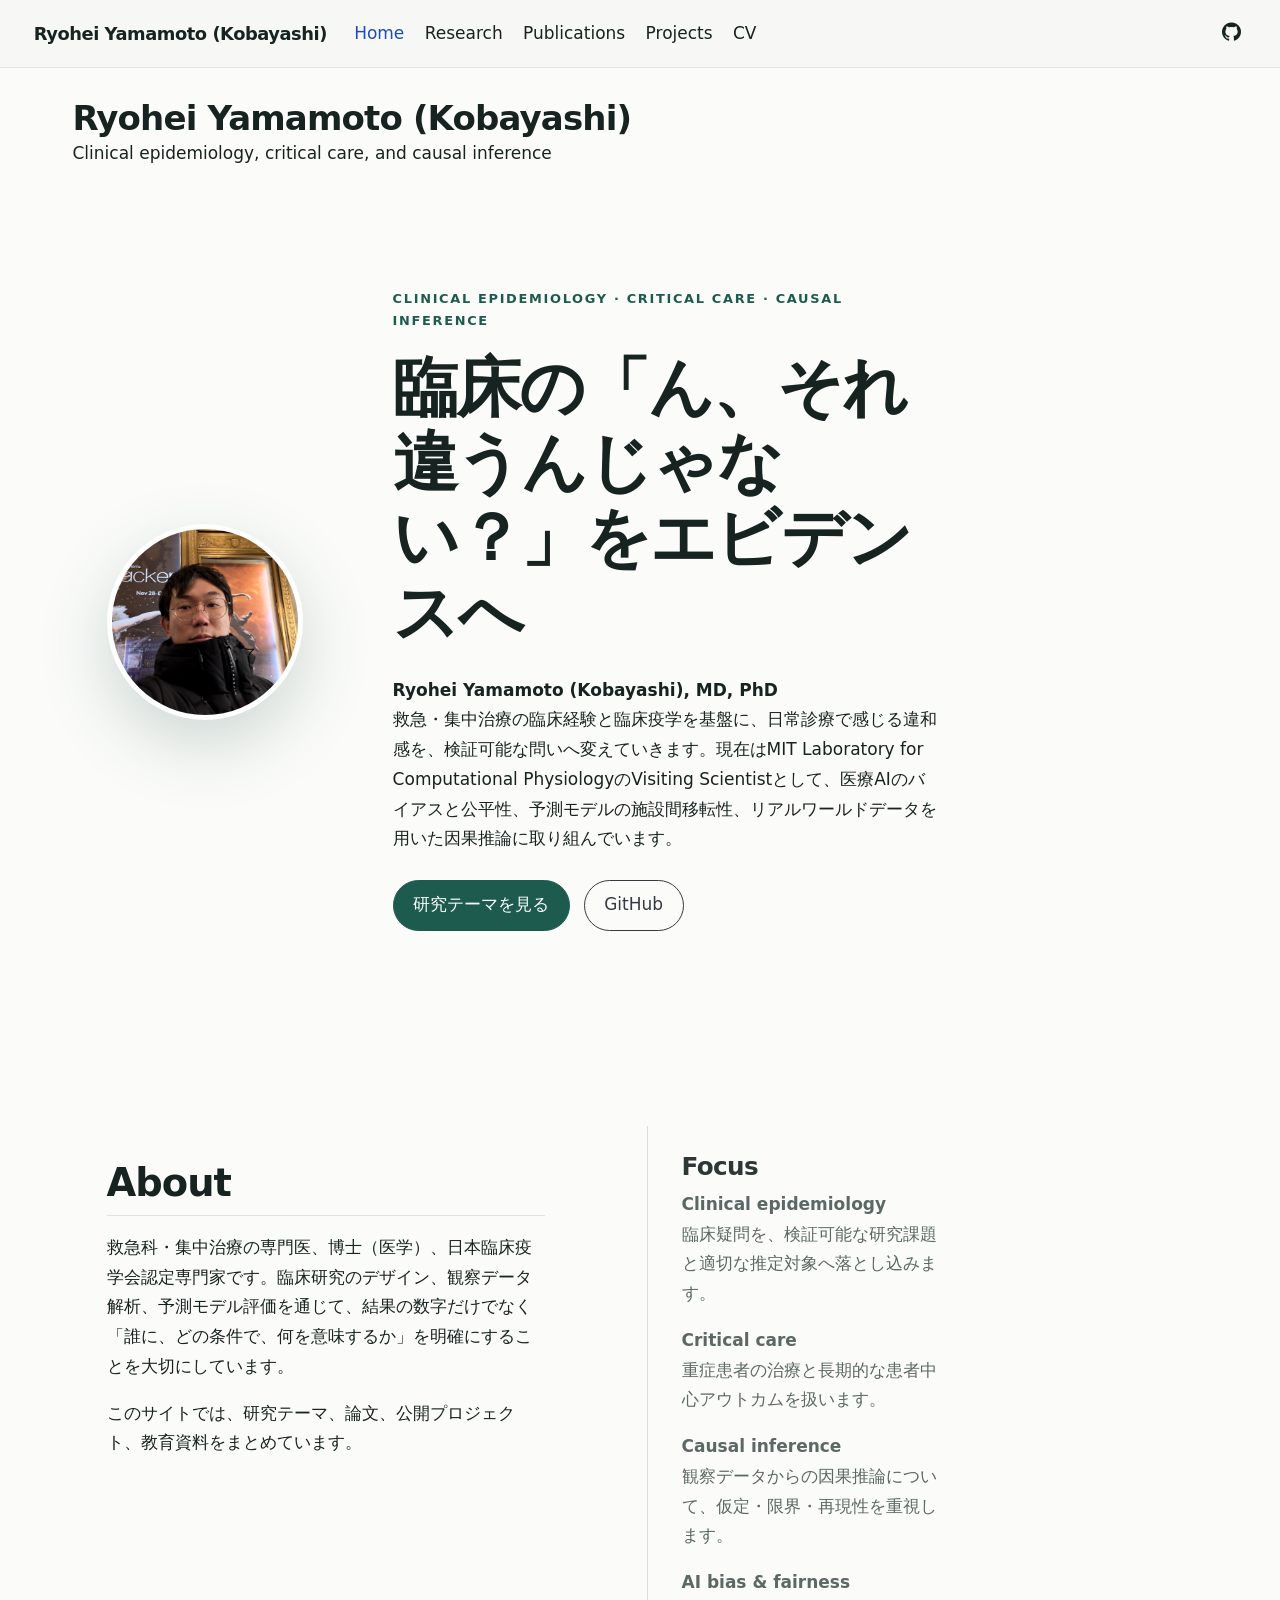
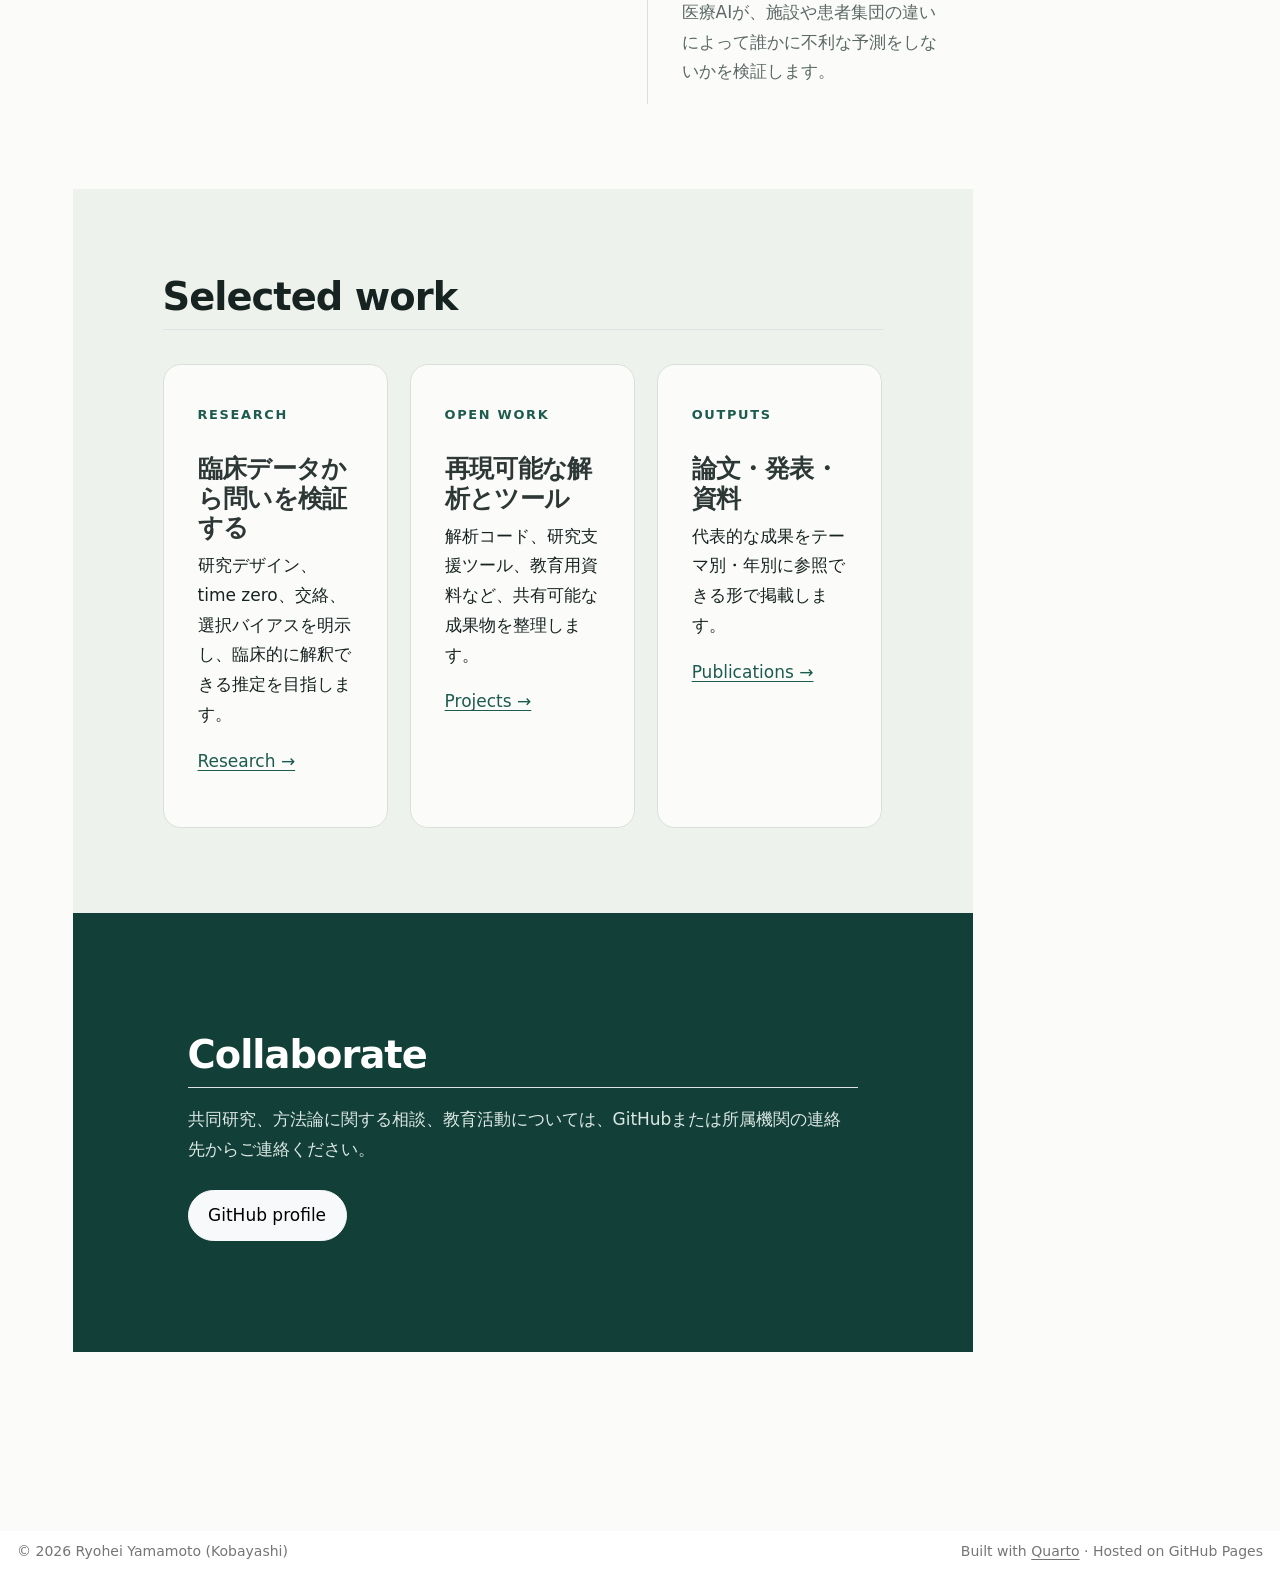
==== docs/index.html @ 124b16b2 "Publish sanitized academic website" ====
<!DOCTYPE html>
<html xmlns="http://www.w3.org/1999/xhtml" lang="ja" xml:lang="ja"><head>

<meta charset="utf-8">
<meta name="generator" content="quarto-1.8.25">

<meta name="viewport" content="width=device-width, initial-scale=1.0, user-scalable=yes">

<meta name="description" content="Clinical epidemiology, critical care, and causal inference">

<title>Ryohei Yamamoto (Kobayashi) | Clinical Epidemiology – Ryohei Yamamoto (Kobayashi)</title>
<style>
code{white-space: pre-wrap;}
span.smallcaps{font-variant: small-caps;}
div.columns{display: flex; gap: min(4vw, 1.5em);}
div.column{flex: auto; overflow-x: auto;}
div.hanging-indent{margin-left: 1.5em; text-indent: -1.5em;}
ul.task-list{list-style: none;}
ul.task-list li input[type="checkbox"] {
  width: 0.8em;
  margin: 0 0.8em 0.2em -1em; /* quarto-specific, see https://github.com/quarto-dev/quarto-cli/issues/4556 */ 
  vertical-align: middle;
}
</style>


<script src="site_libs/quarto-nav/quarto-nav.js"></script>
<script src="site_libs/clipboard/clipboard.min.js"></script>
<script src="site_libs/quarto-html/quarto.js" type="module"></script>
<script src="site_libs/quarto-html/tabsets/tabsets.js" type="module"></script>
<script src="site_libs/quarto-html/axe/axe-check.js" type="module"></script>
<script src="site_libs/quarto-html/popper.min.js"></script>
<script src="site_libs/quarto-html/tippy.umd.min.js"></script>
<script src="site_libs/quarto-html/anchor.min.js"></script>
<link href="site_libs/quarto-html/tippy.css" rel="stylesheet">
<link href="site_libs/quarto-html/quarto-syntax-highlighting-7b89279ff1a6dce999919e0e67d4d9ec.css" rel="stylesheet" id="quarto-text-highlighting-styles">
<script src="site_libs/bootstrap/bootstrap.min.js"></script>
<link href="site_libs/bootstrap/bootstrap-icons.css" rel="stylesheet">
<link href="site_libs/bootstrap/bootstrap-74d7029ec4652e640b5858516d55cd5c.min.css" rel="stylesheet" append-hash="true" id="quarto-bootstrap" data-mode="light">
<script id="quarto-search-options" type="application/json">{
  "language": {
    "search-no-results-text": "一致なし",
    "search-matching-documents-text": "一致した文書",
    "search-copy-link-title": "検索へのリンクをコピー",
    "search-hide-matches-text": "追加の検索結果を非表示",
    "search-more-match-text": "追加の検索結果",
    "search-more-matches-text": "追加の検索結果",
    "search-clear-button-title": "消去",
    "search-text-placeholder": "",
    "search-detached-cancel-button-title": "取消",
    "search-submit-button-title": "検索",
    "search-label": "サーチ"
  }
}</script>
<style>html{ scroll-behavior: smooth; }</style>


<link rel="stylesheet" href="styles.css">
<meta property="og:title" content="Ryohei Yamamoto (Kobayashi) | Clinical Epidemiology">
<meta property="og:description" content="Clinical epidemiology, critical care, and causal inference">
<meta property="og:image" content="https://ryohei-hey.github.io/assets/profile.jpeg">
<meta property="og:site_name" content="Ryohei Yamamoto (Kobayashi)">
</head>

<body class="nav-fixed quarto-light">

<div id="quarto-search-results"></div>
  <header id="quarto-header" class="headroom fixed-top">
    <nav class="navbar navbar-expand-lg " data-bs-theme="dark">
      <div class="navbar-container container-fluid">
      <div class="navbar-brand-container mx-auto">
    <a href="./index.html" class="navbar-brand navbar-brand-logo">
    </a>
    <a class="navbar-brand" href="./index.html">
    <span class="navbar-title">Ryohei Yamamoto (Kobayashi)</span>
    </a>
  </div>
          <button class="navbar-toggler" type="button" data-bs-toggle="collapse" data-bs-target="#navbarCollapse" aria-controls="navbarCollapse" role="menu" aria-expanded="false" aria-label="ナビゲーションを切り替える" onclick="if (window.quartoToggleHeadroom) { window.quartoToggleHeadroom(); }">
  <span class="navbar-toggler-icon"></span>
</button>
          <div class="collapse navbar-collapse" id="navbarCollapse">
            <ul class="navbar-nav navbar-nav-scroll me-auto">
  <li class="nav-item">
    <a class="nav-link active" href="./index.html" aria-current="page"> 
<span class="menu-text">Home</span></a>
  </li>  
  <li class="nav-item">
    <a class="nav-link" href="./research.html"> 
<span class="menu-text">Research</span></a>
  </li>  
  <li class="nav-item">
    <a class="nav-link" href="./publications.html"> 
<span class="menu-text">Publications</span></a>
  </li>  
  <li class="nav-item">
    <a class="nav-link" href="./projects.html"> 
<span class="menu-text">Projects</span></a>
  </li>  
  <li class="nav-item">
    <a class="nav-link" href="./cv.html"> 
<span class="menu-text">CV</span></a>
  </li>  
</ul>
            <ul class="navbar-nav navbar-nav-scroll ms-auto">
  <li class="nav-item compact">
    <a class="nav-link" href="https://github.com/ryohei-hey"> <i class="bi bi-github" role="img" aria-label="GitHub">
</i> 
<span class="menu-text"></span></a>
  </li>  
</ul>
          </div> <!-- /navcollapse -->
            <div class="quarto-navbar-tools">
</div>
      </div> <!-- /container-fluid -->
    </nav>
</header>
<!-- content -->
<div id="quarto-content" class="quarto-container page-columns page-rows-contents page-layout-full page-navbar">
<!-- sidebar -->
<!-- margin-sidebar -->
    
<!-- main -->
<main class="content column-page" id="quarto-document-content">

<header id="title-block-header" class="quarto-title-block default">
<div class="quarto-title">
<h1 class="title">Ryohei Yamamoto (Kobayashi)</h1>
</div>

<div>
  <div class="description">
    Clinical epidemiology, critical care, and causal inference
  </div>
</div>


<div class="quarto-title-meta column-page">

    
  
    
  </div>
  


</header>


<div class="hero">
<div class="hero-photo">
<div class="quarto-figure quarto-figure-center">
<figure class="figure">
<p><img src="assets/profile.jpeg" class="profile-photo img-fluid figure-img"></p>
<figcaption>Ryohei Yamamoto (Kobayashi)</figcaption>
</figure>
</div>
</div>
<div class="hero-copy">
<p class="eyebrow">
CLINICAL EPIDEMIOLOGY · CRITICAL CARE · CAUSAL INFERENCE
</p>
<section id="臨床のんそれ違うんじゃないをエビデンスへ" class="level1">
<h1>臨床の「ん、それ違うんじゃない？」をエビデンスへ</h1>
<p><strong>Ryohei Yamamoto (Kobayashi), MD, PhD</strong><br> 救急・集中治療の臨床経験と臨床疫学を基盤に、日常診療で感じる違和感を、検証可能な問いへ変えていきます。現在はMIT Laboratory for Computational PhysiologyのVisiting Scientistとして、医療AIのバイアスと公平性、予測モデルの施設間移転性、リアルワールドデータを用いた因果推論に取り組んでいます。</p>
<p><a href="./research.html" class="btn btn-primary">研究テーマを見る</a> <a href="https://github.com/ryohei-hey" class="btn btn-outline-dark">GitHub</a></p>
</section>
</div>
</div>
<div class="home-grid">
<section id="about" class="level2 home-intro">
<h2 class="anchored" data-anchor-id="about">About</h2>
<p>救急科・集中治療の専門医、博士（医学）、日本臨床疫学会認定専門家です。臨床研究のデザイン、観察データ解析、予測モデル評価を通じて、結果の数字だけでなく「誰に、どの条件で、何を意味するか」を明確にすることを大切にしています。</p>
<p>このサイトでは、研究テーマ、論文、公開プロジェクト、教育資料をまとめています。</p>
</section>
<section id="focus" class="level3 principles">
<h3 class="anchored" data-anchor-id="focus">Focus</h3>
<p><strong>Clinical epidemiology</strong><br>
臨床疑問を、検証可能な研究課題と適切な推定対象へ落とし込みます。</p>
<p><strong>Critical care</strong><br>
重症患者の治療と長期的な患者中心アウトカムを扱います。</p>
<p><strong>Causal inference</strong><br>
観察データからの因果推論について、仮定・限界・再現性を重視します。</p>
<p><strong>AI bias &amp; fairness</strong><br> 医療AIが、施設や患者集団の違いによって誰かに不利な予測をしないかを検証します。</p>
</section>
</div>
<section id="selected-work" class="level2 section-band">
<h2 class="anchored" data-anchor-id="selected-work">Selected work</h2>
<div class="cards">
<div class="work-card">
<p><span class="card-kicker">RESEARCH</span></p>
<section id="臨床データから問いを検証する" class="level3">
<h3 class="anchored" data-anchor-id="臨床データから問いを検証する">臨床データから問いを検証する</h3>
<p>研究デザイン、time zero、交絡、選択バイアスを明示し、臨床的に解釈できる推定を目指します。</p>
<p><a href="./research.html">Research →</a></p>
</section>
</div>
<div class="work-card">
<p><span class="card-kicker">OPEN WORK</span></p>
<section id="再現可能な解析とツール" class="level3">
<h3 class="anchored" data-anchor-id="再現可能な解析とツール">再現可能な解析とツール</h3>
<p>解析コード、研究支援ツール、教育用資料など、共有可能な成果物を整理します。</p>
<p><a href="./projects.html">Projects →</a></p>
</section>
</div>
<div class="work-card">
<p><span class="card-kicker">OUTPUTS</span></p>
<section id="論文発表資料" class="level3">
<h3 class="anchored" data-anchor-id="論文発表資料">論文・発表・資料</h3>
<p>代表的な成果をテーマ別・年別に参照できる形で掲載します。</p>
<p><a href="./publications.html">Publications →</a></p>
</section>
</div>
</div>
</section>
<section id="collaborate" class="level2 contact-strip">
<h2 class="anchored" data-anchor-id="collaborate">Collaborate</h2>
<p>共同研究、方法論に関する相談、教育活動については、GitHubまたは所属機関の連絡先からご連絡ください。</p>
<p><a href="https://github.com/ryohei-hey" class="btn btn-light">GitHub profile</a></p>
</section>



</main> <!-- /main -->
<script id="quarto-html-after-body" type="application/javascript">
  window.document.addEventListener("DOMContentLoaded", function (event) {
    const icon = "";
    const anchorJS = new window.AnchorJS();
    anchorJS.options = {
      placement: 'right',
      icon: icon
    };
    anchorJS.add('.anchored');
    const isCodeAnnotation = (el) => {
      for (const clz of el.classList) {
        if (clz.startsWith('code-annotation-')) {                     
          return true;
        }
      }
      return false;
    }
    const onCopySuccess = function(e) {
      // button target
      const button = e.trigger;
      // don't keep focus
      button.blur();
      // flash "checked"
      button.classList.add('code-copy-button-checked');
      var currentTitle = button.getAttribute("title");
      button.setAttribute("title", "コピーしました");
      let tooltip;
      if (window.bootstrap) {
        button.setAttribute("data-bs-toggle", "tooltip");
        button.setAttribute("data-bs-placement", "left");
        button.setAttribute("data-bs-title", "コピーしました");
        tooltip = new bootstrap.Tooltip(button, 
          { trigger: "manual", 
            customClass: "code-copy-button-tooltip",
            offset: [0, -8]});
        tooltip.show();    
      }
      setTimeout(function() {
        if (tooltip) {
          tooltip.hide();
          button.removeAttribute("data-bs-title");
          button.removeAttribute("data-bs-toggle");
          button.removeAttribute("data-bs-placement");
        }
        button.setAttribute("title", currentTitle);
        button.classList.remove('code-copy-button-checked');
      }, 1000);
      // clear code selection
      e.clearSelection();
    }
    const getTextToCopy = function(trigger) {
      const outerScaffold = trigger.parentElement.cloneNode(true);
      const codeEl = outerScaffold.querySelector('code');
      for (const childEl of codeEl.children) {
        if (isCodeAnnotation(childEl)) {
          childEl.remove();
        }
      }
      return codeEl.innerText;
    }
    const clipboard = new window.ClipboardJS('.code-copy-button:not([data-in-quarto-modal])', {
      text: getTextToCopy
    });
    clipboard.on('success', onCopySuccess);
    if (window.document.getElementById('quarto-embedded-source-code-modal')) {
      const clipboardModal = new window.ClipboardJS('.code-copy-button[data-in-quarto-modal]', {
        text: getTextToCopy,
        container: window.document.getElementById('quarto-embedded-source-code-modal')
      });
      clipboardModal.on('success', onCopySuccess);
    }
      var localhostRegex = new RegExp(/^(?:http|https):\/\/localhost\:?[0-9]*\//);
      var mailtoRegex = new RegExp(/^mailto:/);
        var filterRegex = new RegExp("https:\/\/ryohei-hey\.github\.io");
      var isInternal = (href) => {
          return filterRegex.test(href) || localhostRegex.test(href) || mailtoRegex.test(href);
      }
      // Inspect non-navigation links and adorn them if external
     var links = window.document.querySelectorAll('a[href]:not(.nav-link):not(.navbar-brand):not(.toc-action):not(.sidebar-link):not(.sidebar-item-toggle):not(.pagination-link):not(.no-external):not([aria-hidden]):not(.dropdown-item):not(.quarto-navigation-tool):not(.about-link)');
      for (var i=0; i<links.length; i++) {
        const link = links[i];
        if (!isInternal(link.href)) {
          // undo the damage that might have been done by quarto-nav.js in the case of
          // links that we want to consider external
          if (link.dataset.originalHref !== undefined) {
            link.href = link.dataset.originalHref;
          }
            // target, if specified
            link.setAttribute("target", "_blank");
            if (link.getAttribute("rel") === null) {
              link.setAttribute("rel", "noopener");
            }
        }
      }
    function tippyHover(el, contentFn, onTriggerFn, onUntriggerFn) {
      const config = {
        allowHTML: true,
        maxWidth: 500,
        delay: 100,
        arrow: false,
        appendTo: function(el) {
            return el.parentElement;
        },
        interactive: true,
        interactiveBorder: 10,
        theme: 'quarto',
        placement: 'bottom-start',
      };
      if (contentFn) {
        config.content = contentFn;
      }
      if (onTriggerFn) {
        config.onTrigger = onTriggerFn;
      }
      if (onUntriggerFn) {
        config.onUntrigger = onUntriggerFn;
      }
      window.tippy(el, config); 
    }
    const noterefs = window.document.querySelectorAll('a[role="doc-noteref"]');
    for (var i=0; i<noterefs.length; i++) {
      const ref = noterefs[i];
      tippyHover(ref, function() {
        // use id or data attribute instead here
        let href = ref.getAttribute('data-footnote-href') || ref.getAttribute('href');
        try { href = new URL(href).hash; } catch {}
        const id = href.replace(/^#\/?/, "");
        const note = window.document.getElementById(id);
        if (note) {
          return note.innerHTML;
        } else {
          return "";
        }
      });
    }
    const xrefs = window.document.querySelectorAll('a.quarto-xref');
    const processXRef = (id, note) => {
      // Strip column container classes
      const stripColumnClz = (el) => {
        el.classList.remove("page-full", "page-columns");
        if (el.children) {
          for (const child of el.children) {
            stripColumnClz(child);
          }
        }
      }
      stripColumnClz(note)
      if (id === null || id.startsWith('sec-')) {
        // Special case sections, only their first couple elements
        const container = document.createElement("div");
        if (note.children && note.children.length > 2) {
          container.appendChild(note.children[0].cloneNode(true));
          for (let i = 1; i < note.children.length; i++) {
            const child = note.children[i];
            if (child.tagName === "P" && child.innerText === "") {
              continue;
            } else {
              container.appendChild(child.cloneNode(true));
              break;
            }
          }
          if (window.Quarto?.typesetMath) {
            window.Quarto.typesetMath(container);
          }
          return container.innerHTML
        } else {
          if (window.Quarto?.typesetMath) {
            window.Quarto.typesetMath(note);
          }
          return note.innerHTML;
        }
      } else {
        // Remove any anchor links if they are present
        const anchorLink = note.querySelector('a.anchorjs-link');
        if (anchorLink) {
          anchorLink.remove();
        }
        if (window.Quarto?.typesetMath) {
          window.Quarto.typesetMath(note);
        }
        if (note.classList.contains("callout")) {
          return note.outerHTML;
        } else {
          return note.innerHTML;
        }
      }
    }
    for (var i=0; i<xrefs.length; i++) {
      const xref = xrefs[i];
      tippyHover(xref, undefined, function(instance) {
        instance.disable();
        let url = xref.getAttribute('href');
        let hash = undefined; 
        if (url.startsWith('#')) {
          hash = url;
        } else {
          try { hash = new URL(url).hash; } catch {}
        }
        if (hash) {
          const id = hash.replace(/^#\/?/, "");
          const note = window.document.getElementById(id);
          if (note !== null) {
            try {
              const html = processXRef(id, note.cloneNode(true));
              instance.setContent(html);
            } finally {
              instance.enable();
              instance.show();
            }
          } else {
            // See if we can fetch this
            fetch(url.split('#')[0])
            .then(res => res.text())
            .then(html => {
              const parser = new DOMParser();
              const htmlDoc = parser.parseFromString(html, "text/html");
              const note = htmlDoc.getElementById(id);
              if (note !== null) {
                const html = processXRef(id, note);
                instance.setContent(html);
              } 
            }).finally(() => {
              instance.enable();
              instance.show();
            });
          }
        } else {
          // See if we can fetch a full url (with no hash to target)
          // This is a special case and we should probably do some content thinning / targeting
          fetch(url)
          .then(res => res.text())
          .then(html => {
            const parser = new DOMParser();
            const htmlDoc = parser.parseFromString(html, "text/html");
            const note = htmlDoc.querySelector('main.content');
            if (note !== null) {
              // This should only happen for chapter cross references
              // (since there is no id in the URL)
              // remove the first header
              if (note.children.length > 0 && note.children[0].tagName === "HEADER") {
                note.children[0].remove();
              }
              const html = processXRef(null, note);
              instance.setContent(html);
            } 
          }).finally(() => {
            instance.enable();
            instance.show();
          });
        }
      }, function(instance) {
      });
    }
        let selectedAnnoteEl;
        const selectorForAnnotation = ( cell, annotation) => {
          let cellAttr = 'data-code-cell="' + cell + '"';
          let lineAttr = 'data-code-annotation="' +  annotation + '"';
          const selector = 'span[' + cellAttr + '][' + lineAttr + ']';
          return selector;
        }
        const selectCodeLines = (annoteEl) => {
          const doc = window.document;
          const targetCell = annoteEl.getAttribute("data-target-cell");
          const targetAnnotation = annoteEl.getAttribute("data-target-annotation");
          const annoteSpan = window.document.querySelector(selectorForAnnotation(targetCell, targetAnnotation));
          const lines = annoteSpan.getAttribute("data-code-lines").split(",");
          const lineIds = lines.map((line) => {
            return targetCell + "-" + line;
          })
          let top = null;
          let height = null;
          let parent = null;
          if (lineIds.length > 0) {
              //compute the position of the single el (top and bottom and make a div)
              const el = window.document.getElementById(lineIds[0]);
              top = el.offsetTop;
              height = el.offsetHeight;
              parent = el.parentElement.parentElement;
            if (lineIds.length > 1) {
              const lastEl = window.document.getElementById(lineIds[lineIds.length - 1]);
              const bottom = lastEl.offsetTop + lastEl.offsetHeight;
              height = bottom - top;
            }
            if (top !== null && height !== null && parent !== null) {
              // cook up a div (if necessary) and position it 
              let div = window.document.getElementById("code-annotation-line-highlight");
              if (div === null) {
                div = window.document.createElement("div");
                div.setAttribute("id", "code-annotation-line-highlight");
                div.style.position = 'absolute';
                parent.appendChild(div);
              }
              div.style.top = top - 2 + "px";
              div.style.height = height + 4 + "px";
              div.style.left = 0;
              let gutterDiv = window.document.getElementById("code-annotation-line-highlight-gutter");
              if (gutterDiv === null) {
                gutterDiv = window.document.createElement("div");
                gutterDiv.setAttribute("id", "code-annotation-line-highlight-gutter");
                gutterDiv.style.position = 'absolute';
                const codeCell = window.document.getElementById(targetCell);
                const gutter = codeCell.querySelector('.code-annotation-gutter');
                gutter.appendChild(gutterDiv);
              }
              gutterDiv.style.top = top - 2 + "px";
              gutterDiv.style.height = height + 4 + "px";
            }
            selectedAnnoteEl = annoteEl;
          }
        };
        const unselectCodeLines = () => {
          const elementsIds = ["code-annotation-line-highlight", "code-annotation-line-highlight-gutter"];
          elementsIds.forEach((elId) => {
            const div = window.document.getElementById(elId);
            if (div) {
              div.remove();
            }
          });
          selectedAnnoteEl = undefined;
        };
          // Handle positioning of the toggle
      window.addEventListener(
        "resize",
        throttle(() => {
          elRect = undefined;
          if (selectedAnnoteEl) {
            selectCodeLines(selectedAnnoteEl);
          }
        }, 10)
      );
      function throttle(fn, ms) {
      let throttle = false;
      let timer;
        return (...args) => {
          if(!throttle) { // first call gets through
              fn.apply(this, args);
              throttle = true;
          } else { // all the others get throttled
              if(timer) clearTimeout(timer); // cancel #2
              timer = setTimeout(() => {
                fn.apply(this, args);
                timer = throttle = false;
              }, ms);
          }
        };
      }
        // Attach click handler to the DT
        const annoteDls = window.document.querySelectorAll('dt[data-target-cell]');
        for (const annoteDlNode of annoteDls) {
          annoteDlNode.addEventListener('click', (event) => {
            const clickedEl = event.target;
            if (clickedEl !== selectedAnnoteEl) {
              unselectCodeLines();
              const activeEl = window.document.querySelector('dt[data-target-cell].code-annotation-active');
              if (activeEl) {
                activeEl.classList.remove('code-annotation-active');
              }
              selectCodeLines(clickedEl);
              clickedEl.classList.add('code-annotation-active');
            } else {
              // Unselect the line
              unselectCodeLines();
              clickedEl.classList.remove('code-annotation-active');
            }
          });
        }
    const findCites = (el) => {
      const parentEl = el.parentElement;
      if (parentEl) {
        const cites = parentEl.dataset.cites;
        if (cites) {
          return {
            el,
            cites: cites.split(' ')
          };
        } else {
          return findCites(el.parentElement)
        }
      } else {
        return undefined;
      }
    };
    var bibliorefs = window.document.querySelectorAll('a[role="doc-biblioref"]');
    for (var i=0; i<bibliorefs.length; i++) {
      const ref = bibliorefs[i];
      const citeInfo = findCites(ref);
      if (citeInfo) {
        tippyHover(citeInfo.el, function() {
          var popup = window.document.createElement('div');
          citeInfo.cites.forEach(function(cite) {
            var citeDiv = window.document.createElement('div');
            citeDiv.classList.add('hanging-indent');
            citeDiv.classList.add('csl-entry');
            var biblioDiv = window.document.getElementById('ref-' + cite);
            if (biblioDiv) {
              citeDiv.innerHTML = biblioDiv.innerHTML;
            }
            popup.appendChild(citeDiv);
          });
          return popup.innerHTML;
        });
      }
    }
  });
  </script>
</div> <!-- /content -->
<footer class="footer">
  <div class="nav-footer">
    <div class="nav-footer-left">
<p>© 2026 Ryohei Yamamoto (Kobayashi)</p>
</div>   
    <div class="nav-footer-center">
      &nbsp;
    </div>
    <div class="nav-footer-right">
<p>Built with <a href="https://quarto.org/">Quarto</a> · Hosted on GitHub Pages</p>
</div>
  </div>
</footer>




<script src="site_libs/quarto-html/zenscroll-min.js"></script>
</body></html>
---- docs/site_libs/quarto-html/tippy.css ----
.tippy-box[data-animation=fade][data-state=hidden]{opacity:0}[data-tippy-root]{max-width:calc(100vw - 10px)}.tippy-box{position:relative;background-color:#333;color:#fff;border-radius:4px;font-size:14px;line-height:1.4;white-space:normal;outline:0;transition-property:transform,visibility,opacity}.tippy-box[data-placement^=top]>.tippy-arrow{bottom:0}.tippy-box[data-placement^=top]>.tippy-arrow:before{bottom:-7px;left:0;border-width:8px 8px 0;border-top-color:initial;transform-origin:center top}.tippy-box[data-placement^=bottom]>.tippy-arrow{top:0}.tippy-box[data-placement^=bottom]>.tippy-arrow:before{top:-7px;left:0;border-width:0 8px 8px;border-bottom-color:initial;transform-origin:center bottom}.tippy-box[data-placement^=left]>.tippy-arrow{right:0}.tippy-box[data-placement^=left]>.tippy-arrow:before{border-width:8px 0 8px 8px;border-left-color:initial;right:-7px;transform-origin:center left}.tippy-box[data-placement^=right]>.tippy-arrow{left:0}.tippy-box[data-placement^=right]>.tippy-arrow:before{left:-7px;border-width:8px 8px 8px 0;border-right-color:initial;transform-origin:center right}.tippy-box[data-inertia][data-state=visible]{transition-timing-function:cubic-bezier(.54,1.5,.38,1.11)}.tippy-arrow{width:16px;height:16px;color:#333}.tippy-arrow:before{content:"";position:absolute;border-color:transparent;border-style:solid}.tippy-content{position:relative;padding:5px 9px;z-index:1}
---- docs/site_libs/quarto-html/quarto-syntax-highlighting-7b89279ff1a6dce999919e0e67d4d9ec.css ----
/* quarto syntax highlight colors */
:root {
  --quarto-hl-ot-color: #003B4F;
  --quarto-hl-at-color: #657422;
  --quarto-hl-ss-color: #20794D;
  --quarto-hl-an-color: #5E5E5E;
  --quarto-hl-fu-color: #4758AB;
  --quarto-hl-st-color: #20794D;
  --quarto-hl-cf-color: #003B4F;
  --quarto-hl-op-color: #5E5E5E;
  --quarto-hl-er-color: #AD0000;
  --quarto-hl-bn-color: #AD0000;
  --quarto-hl-al-color: #AD0000;
  --quarto-hl-va-color: #111111;
  --quarto-hl-bu-color: inherit;
  --quarto-hl-ex-color: inherit;
  --quarto-hl-pp-color: #AD0000;
  --quarto-hl-in-color: #5E5E5E;
  --quarto-hl-vs-color: #20794D;
  --quarto-hl-wa-color: #5E5E5E;
  --quarto-hl-do-color: #5E5E5E;
  --quarto-hl-im-color: #00769E;
  --quarto-hl-ch-color: #20794D;
  --quarto-hl-dt-color: #AD0000;
  --quarto-hl-fl-color: #AD0000;
  --quarto-hl-co-color: #5E5E5E;
  --quarto-hl-cv-color: #5E5E5E;
  --quarto-hl-cn-color: #8f5902;
  --quarto-hl-sc-color: #5E5E5E;
  --quarto-hl-dv-color: #AD0000;
  --quarto-hl-kw-color: #003B4F;
}

/* other quarto variables */
:root {
  --quarto-font-monospace: SFMono-Regular, Menlo, Monaco, Consolas, "Liberation Mono", "Courier New", monospace;
}

/* syntax highlight based on Pandoc's rules */
pre > code.sourceCode > span {
  color: #003B4F;
}

code.sourceCode > span {
  color: #003B4F;
}

div.sourceCode,
div.sourceCode pre.sourceCode {
  color: #003B4F;
}

/* Normal */
code span {
  color: #003B4F;
}

/* Alert */
code span.al {
  color: #AD0000;
  font-style: inherit;
}

/* Annotation */
code span.an {
  color: #5E5E5E;
  font-style: inherit;
}

/* Attribute */
code span.at {
  color: #657422;
  font-style: inherit;
}

/* BaseN */
code span.bn {
  color: #AD0000;
  font-style: inherit;
}

/* BuiltIn */
code span.bu {
  font-style: inherit;
}

/* ControlFlow */
code span.cf {
  color: #003B4F;
  font-weight: bold;
  font-style: inherit;
}

/* Char */
code span.ch {
  color: #20794D;
  font-style: inherit;
}

/* Constant */
code span.cn {
  color: #8f5902;
  font-style: inherit;
}

/* Comment */
code span.co {
  color: #5E5E5E;
  font-style: inherit;
}

/* CommentVar */
code span.cv {
  color: #5E5E5E;
  font-style: italic;
}

/* Documentation */
code span.do {
  color: #5E5E5E;
  font-style: italic;
}

/* DataType */
code span.dt {
  color: #AD0000;
  font-style: inherit;
}

/* DecVal */
code span.dv {
  color: #AD0000;
  font-style: inherit;
}

/* Error */
code span.er {
  color: #AD0000;
  font-style: inherit;
}

/* Extension */
code span.ex {
  font-style: inherit;
}

/* Float */
code span.fl {
  color: #AD0000;
  font-style: inherit;
}

/* Function */
code span.fu {
  color: #4758AB;
  font-style: inherit;
}

/* Import */
code span.im {
  color: #00769E;
  font-style: inherit;
}

/* Information */
code span.in {
  color: #5E5E5E;
  font-style: inherit;
}

/* Keyword */
code span.kw {
  color: #003B4F;
  font-weight: bold;
  font-style: inherit;
}

/* Operator */
code span.op {
  color: #5E5E5E;
  font-style: inherit;
}

/* Other */
code span.ot {
  color: #003B4F;
  font-style: inherit;
}

/* Preprocessor */
code span.pp {
  color: #AD0000;
  font-style: inherit;
}

/* SpecialChar */
code span.sc {
  color: #5E5E5E;
  font-style: inherit;
}

/* SpecialString */
code span.ss {
  color: #20794D;
  font-style: inherit;
}

/* String */
code span.st {
  color: #20794D;
  font-style: inherit;
}

/* Variable */
code span.va {
  color: #111111;
  font-style: inherit;
}

/* VerbatimString */
code span.vs {
  color: #20794D;
  font-style: inherit;
}

/* Warning */
code span.wa {
  color: #5E5E5E;
  font-style: italic;
}

.prevent-inlining {
  content: "</";
}

/*# sourceMappingURL=3944bc705cfaf4c80e56f77c5205168a.css.map */
---- docs/styles.css ----
:root {
  --ink: #172321;
  --muted: #5b6865;
  --paper: #fbfcfa;
  --soft: #eef2ed;
  --green: #1e5b4f;
  --green-dark: #123f37;
  --line: #d9e0dc;
}

body {
  color: var(--ink);
  background: var(--paper);
  font-family: "Noto Sans JP", "Yu Gothic", "Hiragino Kaku Gothic ProN", system-ui, sans-serif;
  line-height: 1.75;
}

h1, h2, h3, .navbar-brand {
  letter-spacing: -0.025em;
  font-weight: 650;
}

a { color: var(--green); }
a:hover { color: var(--green-dark); }

.navbar {
  border-bottom: 1px solid rgba(23, 35, 33, .09);
  backdrop-filter: blur(12px);
}

.navbar-brand { font-size: 1.05rem; }

.hero {
  min-height: 68vh;
  display: grid;
  grid-template-columns: minmax(180px, 0.72fr) minmax(0, 2fr);
  align-items: center;
  gap: clamp(2rem, 7vw, 7rem);
  max-width: 1180px;
  margin: 0 auto;
  padding: 6rem 2rem 5rem;
}

.hero-photo {
  width: min(260px, 100%);
  aspect-ratio: 1;
  border-radius: 50%;
  overflow: hidden;
  box-shadow: 0 24px 70px rgba(18, 63, 55, .20);
  border: 5px solid rgba(255, 255, 255, .9);
  background: var(--soft);
}

.hero-photo p {
  margin: 0;
  width: 100%;
  height: 100%;
}

.profile-photo {
  display: block;
  width: 100%;
  height: 100%;
  aspect-ratio: 1;
  object-fit: cover;
  object-position: 50% 66%;
}

.hero-copy h1 {
  max-width: 850px;
  font-size: clamp(2.45rem, 5.1vw, 5.15rem);
  line-height: 1.15;
  margin: .5rem 0 1.5rem;
}

.hero-copy > p:not(.eyebrow) {
  max-width: 760px;
  color: var(--muted);
  font-size: clamp(1.05rem, 1.55vw, 1.28rem);
}

.eyebrow, .card-kicker {
  color: var(--green);
  font-size: .76rem;
  font-weight: 750;
  letter-spacing: .13em;
}

.btn { margin: .5rem .5rem .5rem 0; border-radius: 999px; padding: .7rem 1.15rem; }
.btn-primary { background: var(--green); border-color: var(--green); }
.btn-primary:hover { background: var(--green-dark); border-color: var(--green-dark); }

.home-grid {
  max-width: 1050px;
  margin: 0 auto;
  padding: 5rem 2rem;
  display: grid;
  grid-template-columns: 1.5fr 1fr;
  gap: 6rem;
}

.home-grid h2, .section-band h2, .contact-strip h2 { font-size: clamp(2rem, 3vw, 3rem); }
.principles { border-left: 1px solid var(--line); padding-left: 2rem; }
.principles p { color: var(--muted); }

.section-band {
  background: var(--soft);
  padding: 5rem max(2rem, calc((100vw - 1100px) / 2));
}

.cards, .project-grid {
  display: grid;
  grid-template-columns: repeat(3, 1fr);
  gap: 1.25rem;
  margin-top: 2rem;
}

.work-card, .project-card {
  background: var(--paper);
  border: 1px solid var(--line);
  border-radius: 18px;
  padding: 2rem;
  transition: transform .2s ease, box-shadow .2s ease;
}

.work-card:hover, .project-card:hover {
  transform: translateY(-4px);
  box-shadow: 0 16px 40px rgba(18, 63, 55, .09);
}

.contact-strip {
  color: white;
  background: var(--green-dark);
  padding: 5rem max(2rem, calc((100vw - 1050px) / 2));
}

.contact-strip p { max-width: 720px; color: #dce8e4; }

main.content {
  max-width: 900px;
  padding-top: 4rem;
  padding-bottom: 6rem;
}

main.content > h2 { margin-top: 3.5rem; }

.publication-placeholder {
  border-left: 4px solid var(--green);
  background: var(--soft);
  padding: 1.25rem 1.5rem;
  margin: 1.5rem 0 2rem;
}

.publication-placeholder span { color: var(--muted); font-size: .9rem; }

.research-meta {
  display: inline-block;
  margin-top: .5rem;
  color: var(--muted);
  font-size: .9rem;
  font-weight: 600;
}

@media (max-width: 800px) {
  .hero { grid-template-columns: 1fr; padding-top: 4rem; }
  .hero-photo { width: 150px; }
  .home-grid, .cards, .project-grid { grid-template-columns: 1fr; gap: 2rem; }
  .principles { border-left: 0; border-top: 1px solid var(--line); padding: 2rem 0 0; }
}

@media (prefers-reduced-motion: reduce) {
  html { scroll-behavior: auto; }
  .work-card, .project-card { transition: none; }
}
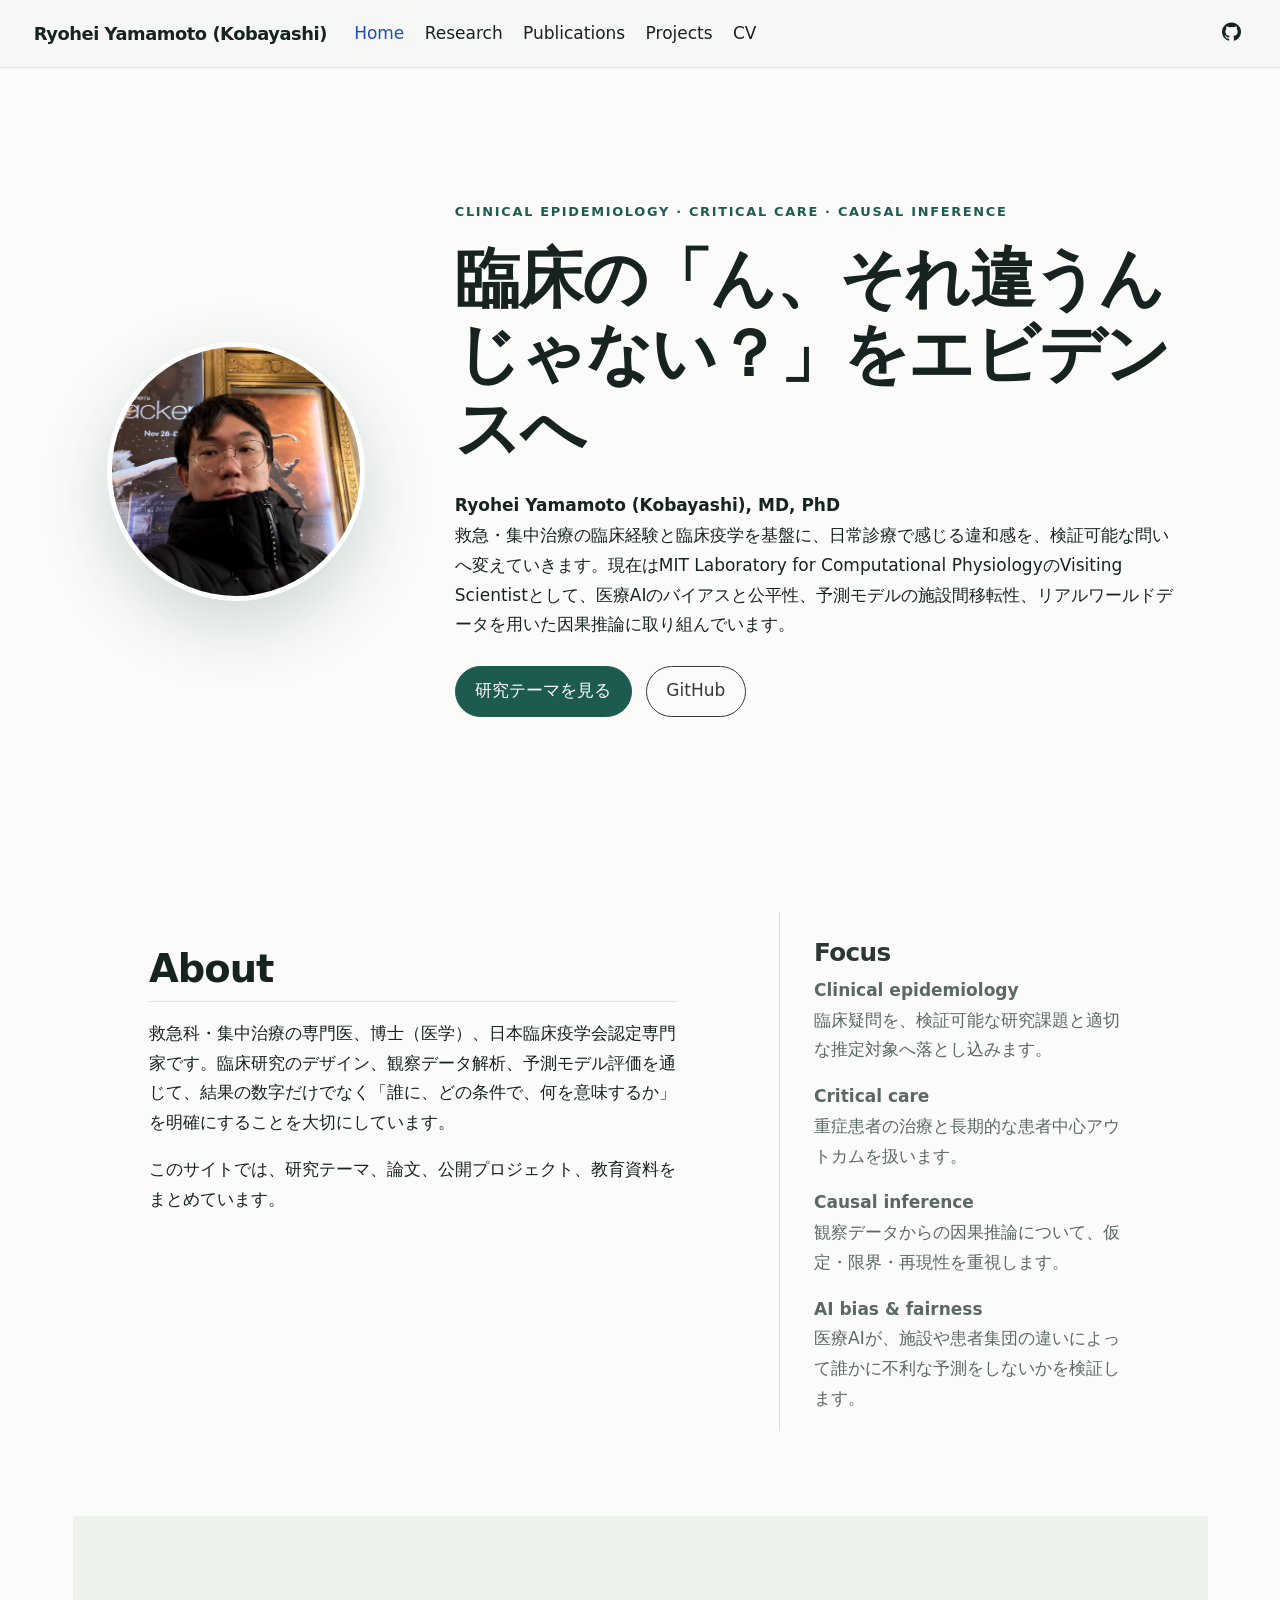
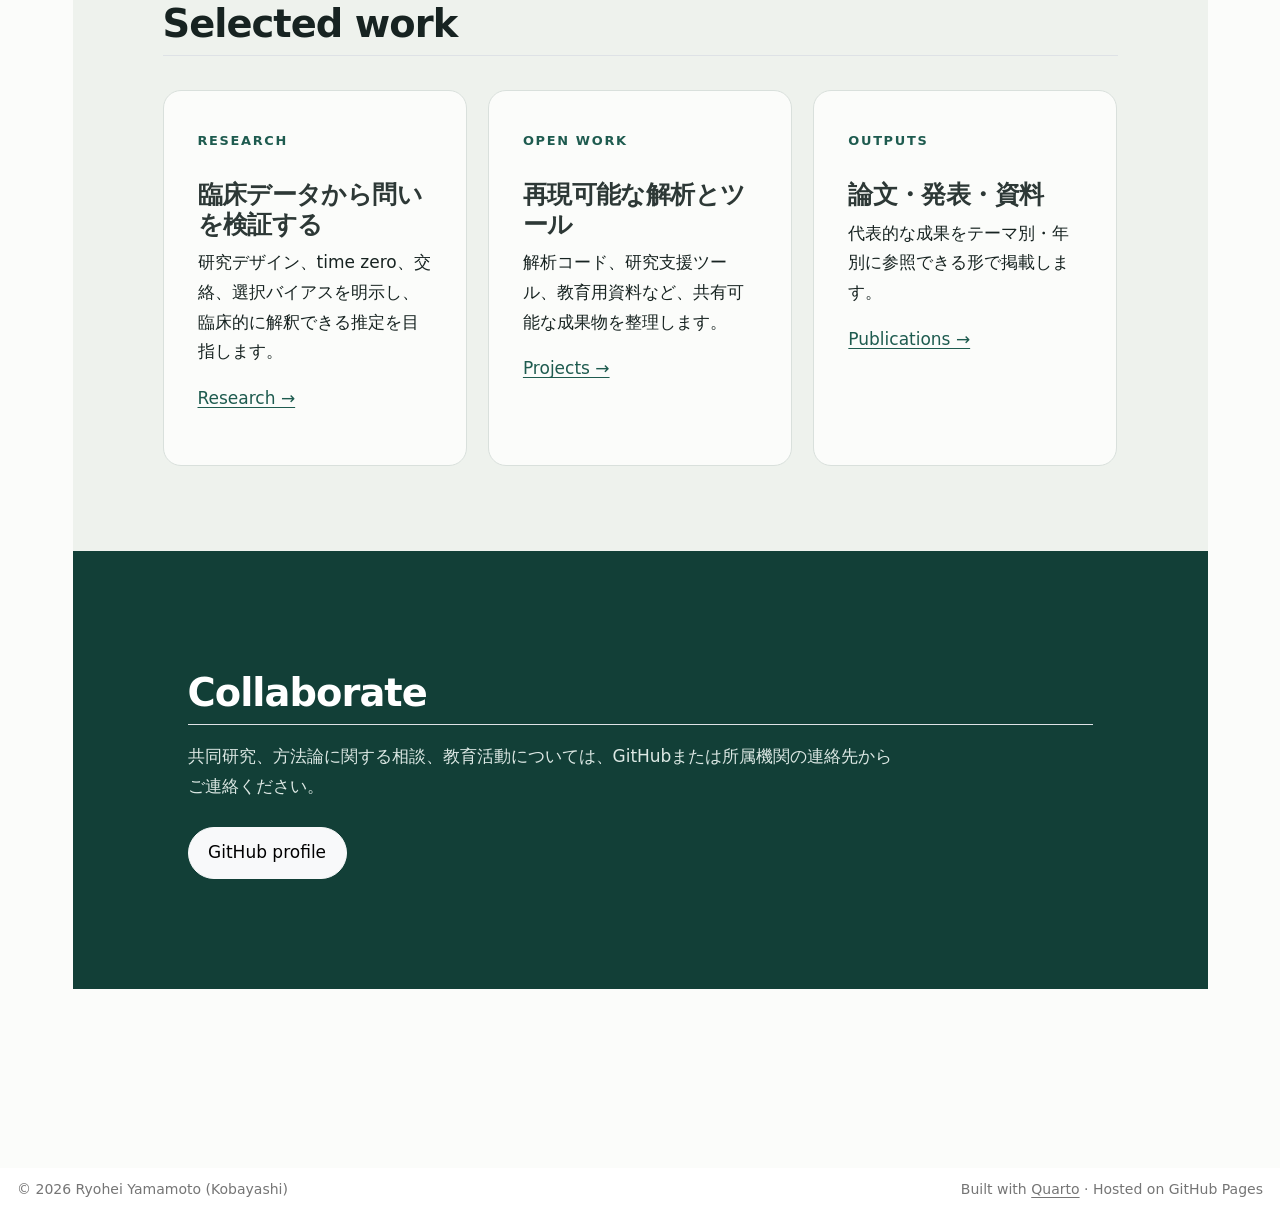
==== commit c44f5fce: "Bust cached stylesheet after layout repair" ====
--- a/docs/index.html
+++ b/docs/index.html
@@ -55,7 +55,7 @@
 <style>html{ scroll-behavior: smooth; }</style>
 
 
-<link rel="stylesheet" href="styles.css">
+<link rel="stylesheet" href="styles-v2.css">
 <meta property="og:title" content="Ryohei Yamamoto (Kobayashi) | Clinical Epidemiology">
 <meta property="og:description" content="Clinical epidemiology, critical care, and causal inference">
 <meta property="og:image" content="https://ryohei-hey.github.io/assets/profile.jpeg">
--- a/docs/styles-v2.css
+++ b/docs/styles-v2.css
@@ -0,0 +1,186 @@
+:root {
+  --ink: #172321;
+  --muted: #5b6865;
+  --paper: #fbfcfa;
+  --soft: #eef2ed;
+  --green: #1e5b4f;
+  --green-dark: #123f37;
+  --line: #d9e0dc;
+}
+
+body {
+  color: var(--ink);
+  background: var(--paper);
+  font-family: "Noto Sans JP", "Yu Gothic", "Hiragino Kaku Gothic ProN", system-ui, sans-serif;
+  line-height: 1.75;
+}
+
+h1, h2, h3, .navbar-brand {
+  letter-spacing: -0.025em;
+  font-weight: 650;
+}
+
+a { color: var(--green); }
+a:hover { color: var(--green-dark); }
+
+.navbar {
+  border-bottom: 1px solid rgba(23, 35, 33, .09);
+  backdrop-filter: blur(12px);
+}
+
+.navbar-brand { font-size: 1.05rem; }
+
+.hero {
+  min-height: 68vh;
+  display: grid;
+  grid-template-columns: minmax(180px, 0.72fr) minmax(0, 2fr);
+  align-items: center;
+  gap: clamp(2rem, 7vw, 7rem);
+  max-width: 1180px;
+  margin: 0 auto;
+  padding: 6rem 2rem 5rem;
+}
+
+.hero-photo {
+  width: min(260px, 100%);
+  aspect-ratio: 1;
+  border-radius: 50%;
+  overflow: hidden;
+  box-shadow: 0 24px 70px rgba(18, 63, 55, .20);
+  border: 5px solid rgba(255, 255, 255, .9);
+  background: var(--soft);
+}
+
+.hero-photo p {
+  margin: 0;
+  width: 100%;
+  height: 100%;
+}
+
+.profile-photo {
+  display: block;
+  width: 100%;
+  height: 100%;
+  aspect-ratio: 1;
+  object-fit: cover;
+  object-position: 50% 66%;
+}
+
+.hero-copy h1 {
+  max-width: 850px;
+  font-size: clamp(2.45rem, 5.1vw, 5.15rem);
+  line-height: 1.15;
+  margin: .5rem 0 1.5rem;
+}
+
+.hero-copy > p:not(.eyebrow) {
+  max-width: 760px;
+  color: var(--muted);
+  font-size: clamp(1.05rem, 1.55vw, 1.28rem);
+}
+
+.eyebrow, .card-kicker {
+  color: var(--green);
+  font-size: .76rem;
+  font-weight: 750;
+  letter-spacing: .13em;
+}
+
+.btn { margin: .5rem .5rem .5rem 0; border-radius: 999px; padding: .7rem 1.15rem; }
+.btn-primary { background: var(--green); border-color: var(--green); }
+.btn-primary:hover { background: var(--green-dark); border-color: var(--green-dark); }
+
+.home-grid {
+  max-width: 1050px;
+  margin: 0 auto;
+  padding: 5rem 2rem;
+  display: grid;
+  grid-template-columns: 1.5fr 1fr;
+  gap: 6rem;
+}
+
+.home-grid h2, .section-band h2, .contact-strip h2 { font-size: clamp(2rem, 3vw, 3rem); }
+.principles { border-left: 1px solid var(--line); padding-left: 2rem; }
+.principles p { color: var(--muted); }
+
+.section-band {
+  background: var(--soft);
+  padding: 5rem max(2rem, calc((100vw - 1100px) / 2));
+}
+
+.cards, .project-grid {
+  display: grid;
+  grid-template-columns: repeat(3, 1fr);
+  gap: 1.25rem;
+  margin-top: 2rem;
+}
+
+.work-card, .project-card {
+  background: var(--paper);
+  border: 1px solid var(--line);
+  border-radius: 18px;
+  padding: 2rem;
+  transition: transform .2s ease, box-shadow .2s ease;
+}
+
+.work-card:hover, .project-card:hover {
+  transform: translateY(-4px);
+  box-shadow: 0 16px 40px rgba(18, 63, 55, .09);
+}
+
+.contact-strip {
+  color: white;
+  background: var(--green-dark);
+  padding: 5rem max(2rem, calc((100vw - 1050px) / 2));
+}
+
+.contact-strip p { max-width: 720px; color: #dce8e4; }
+
+main.content {
+  max-width: 900px;
+  padding-top: 4rem;
+  padding-bottom: 6rem;
+}
+
+.page-layout-full main.content {
+  width: 100%;
+  max-width: none;
+  padding-left: 0;
+  padding-right: 0;
+}
+
+.page-layout-full #title-block-header {
+  display: none;
+}
+
+main.content > h2 { margin-top: 3.5rem; }
+
+.publication-placeholder {
+  border-left: 4px solid var(--green);
+  background: var(--soft);
+  padding: 1.25rem 1.5rem;
+  margin: 1.5rem 0 2rem;
+}
+
+.publication-placeholder span { color: var(--muted); font-size: .9rem; }
+
+.research-meta {
+  display: inline-block;
+  margin-top: .5rem;
+  color: var(--muted);
+  font-size: .9rem;
+  font-weight: 600;
+}
+
+@media (max-width: 800px) {
+  .hero { grid-template-columns: 1fr; padding-top: 4rem; }
+  .hero-photo { width: 150px; }
+  .home-grid, .cards, .project-grid { grid-template-columns: 1fr; gap: 2rem; }
+  .principles { border-left: 0; border-top: 1px solid var(--line); padding: 2rem 0 0; }
+}
+
+@media (prefers-reduced-motion: reduce) {
+  html { scroll-behavior: auto; }
+  .work-card, .project-card { transition: none; }
+}
+
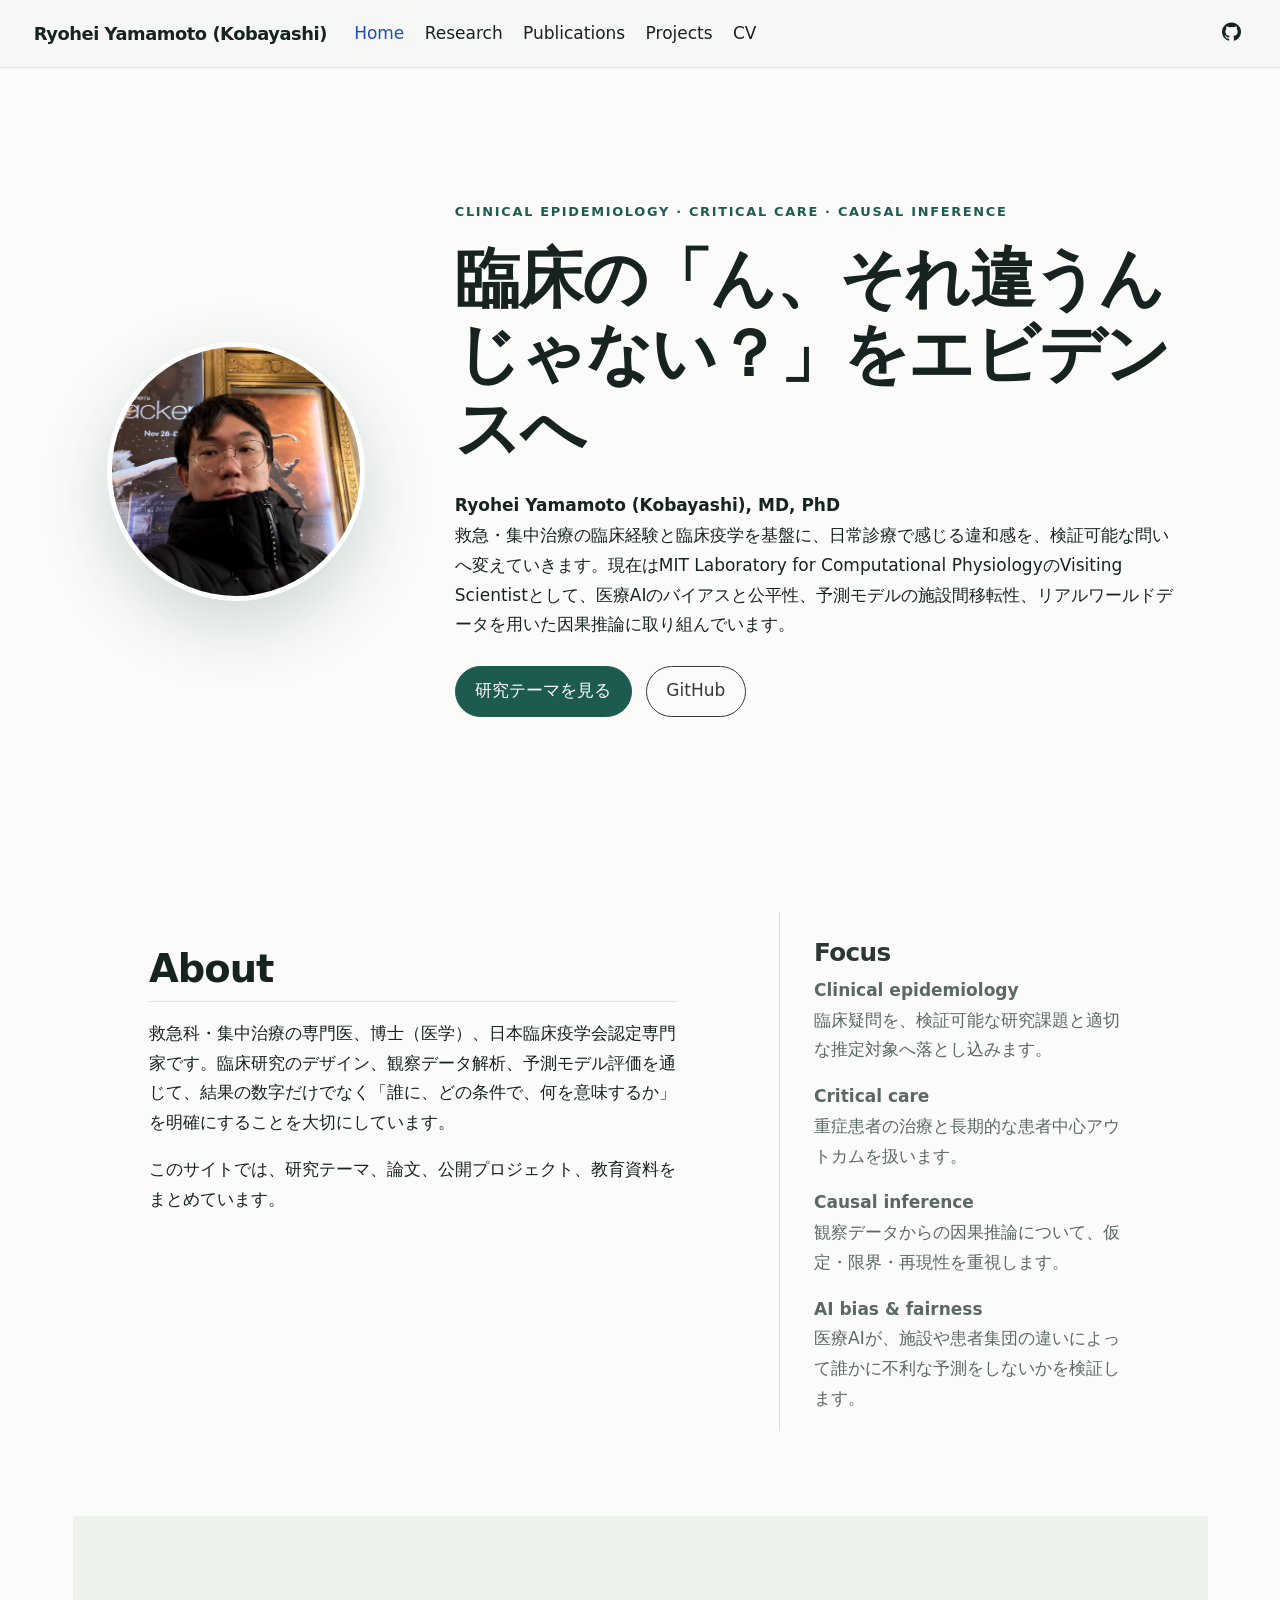
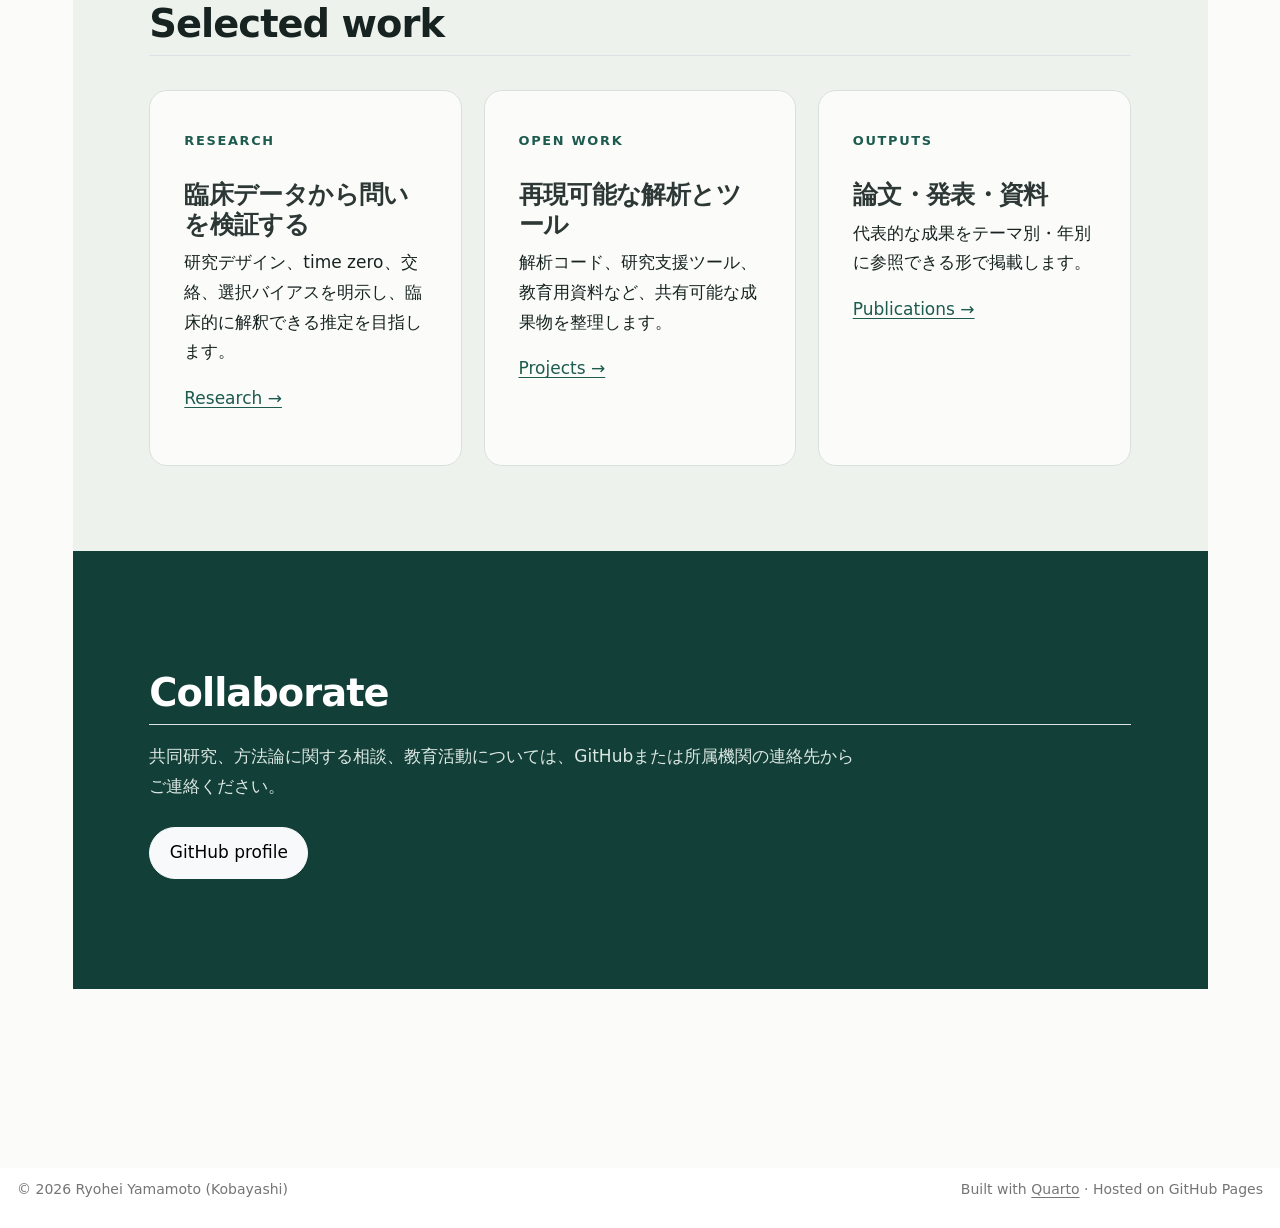
==== commit 41678c87: "Repair homepage section widths" ====
--- a/docs/index.html
+++ b/docs/index.html
@@ -55,7 +55,7 @@
 <style>html{ scroll-behavior: smooth; }</style>
 
 
-<link rel="stylesheet" href="styles-v2.css">
+<link rel="stylesheet" href="styles-v3.css">
 <meta property="og:title" content="Ryohei Yamamoto (Kobayashi) | Clinical Epidemiology">
 <meta property="og:description" content="Clinical epidemiology, critical care, and causal inference">
 <meta property="og:image" content="https://ryohei-hey.github.io/assets/profile.jpeg">
--- a/docs/styles-v3.css
+++ b/docs/styles-v3.css
@@ -0,0 +1,186 @@
+:root {
+  --ink: #172321;
+  --muted: #5b6865;
+  --paper: #fbfcfa;
+  --soft: #eef2ed;
+  --green: #1e5b4f;
+  --green-dark: #123f37;
+  --line: #d9e0dc;
+}
+
+body {
+  color: var(--ink);
+  background: var(--paper);
+  font-family: "Noto Sans JP", "Yu Gothic", "Hiragino Kaku Gothic ProN", system-ui, sans-serif;
+  line-height: 1.75;
+}
+
+h1, h2, h3, .navbar-brand {
+  letter-spacing: -0.025em;
+  font-weight: 650;
+}
+
+a { color: var(--green); }
+a:hover { color: var(--green-dark); }
+
+.navbar {
+  border-bottom: 1px solid rgba(23, 35, 33, .09);
+  backdrop-filter: blur(12px);
+}
+
+.navbar-brand { font-size: 1.05rem; }
+
+.hero {
+  min-height: 68vh;
+  display: grid;
+  grid-template-columns: minmax(180px, 0.72fr) minmax(0, 2fr);
+  align-items: center;
+  gap: clamp(2rem, 7vw, 7rem);
+  max-width: 1180px;
+  margin: 0 auto;
+  padding: 6rem 2rem 5rem;
+}
+
+.hero-photo {
+  width: min(260px, 100%);
+  aspect-ratio: 1;
+  border-radius: 50%;
+  overflow: hidden;
+  box-shadow: 0 24px 70px rgba(18, 63, 55, .20);
+  border: 5px solid rgba(255, 255, 255, .9);
+  background: var(--soft);
+}
+
+.hero-photo p {
+  margin: 0;
+  width: 100%;
+  height: 100%;
+}
+
+.profile-photo {
+  display: block;
+  width: 100%;
+  height: 100%;
+  aspect-ratio: 1;
+  object-fit: cover;
+  object-position: 50% 66%;
+}
+
+.hero-copy h1 {
+  max-width: 850px;
+  font-size: clamp(2.45rem, 5.1vw, 5.15rem);
+  line-height: 1.15;
+  margin: .5rem 0 1.5rem;
+}
+
+.hero-copy > p:not(.eyebrow) {
+  max-width: 760px;
+  color: var(--muted);
+  font-size: clamp(1.05rem, 1.55vw, 1.28rem);
+}
+
+.eyebrow, .card-kicker {
+  color: var(--green);
+  font-size: .76rem;
+  font-weight: 750;
+  letter-spacing: .13em;
+}
+
+.btn { margin: .5rem .5rem .5rem 0; border-radius: 999px; padding: .7rem 1.15rem; }
+.btn-primary { background: var(--green); border-color: var(--green); }
+.btn-primary:hover { background: var(--green-dark); border-color: var(--green-dark); }
+
+.home-grid {
+  max-width: 1050px;
+  margin: 0 auto;
+  padding: 5rem 2rem;
+  display: grid;
+  grid-template-columns: 1.5fr 1fr;
+  gap: 6rem;
+}
+
+.home-grid h2, .section-band h2, .contact-strip h2 { font-size: clamp(2rem, 3vw, 3rem); }
+.principles { border-left: 1px solid var(--line); padding-left: 2rem; }
+.principles p { color: var(--muted); }
+
+.section-band {
+  background: var(--soft);
+  padding: 5rem clamp(2rem, 6vw, 6rem);
+}
+
+.cards, .project-grid {
+  display: grid;
+  grid-template-columns: repeat(3, 1fr);
+  gap: 1.25rem;
+  margin-top: 2rem;
+}
+
+.work-card, .project-card {
+  background: var(--paper);
+  border: 1px solid var(--line);
+  border-radius: 18px;
+  padding: 2rem;
+  transition: transform .2s ease, box-shadow .2s ease;
+}
+
+.work-card:hover, .project-card:hover {
+  transform: translateY(-4px);
+  box-shadow: 0 16px 40px rgba(18, 63, 55, .09);
+}
+
+.contact-strip {
+  color: white;
+  background: var(--green-dark);
+  padding: 5rem clamp(2rem, 6vw, 6rem);
+}
+
+.contact-strip p { max-width: 720px; color: #dce8e4; }
+
+main.content {
+  max-width: 900px;
+  padding-top: 4rem;
+  padding-bottom: 6rem;
+}
+
+.page-layout-full main.content {
+  width: 100%;
+  max-width: none;
+  padding-left: 0;
+  padding-right: 0;
+}
+
+.page-layout-full #title-block-header {
+  display: none;
+}
+
+main.content > h2 { margin-top: 3.5rem; }
+
+.publication-placeholder {
+  border-left: 4px solid var(--green);
+  background: var(--soft);
+  padding: 1.25rem 1.5rem;
+  margin: 1.5rem 0 2rem;
+}
+
+.publication-placeholder span { color: var(--muted); font-size: .9rem; }
+
+.research-meta {
+  display: inline-block;
+  margin-top: .5rem;
+  color: var(--muted);
+  font-size: .9rem;
+  font-weight: 600;
+}
+
+@media (max-width: 800px) {
+  .hero { grid-template-columns: 1fr; padding-top: 4rem; }
+  .hero-photo { width: 150px; }
+  .home-grid, .cards, .project-grid { grid-template-columns: 1fr; gap: 2rem; }
+  .principles { border-left: 0; border-top: 1px solid var(--line); padding: 2rem 0 0; }
+}
+
+@media (prefers-reduced-motion: reduce) {
+  html { scroll-behavior: auto; }
+  .work-card, .project-card { transition: none; }
+}
+
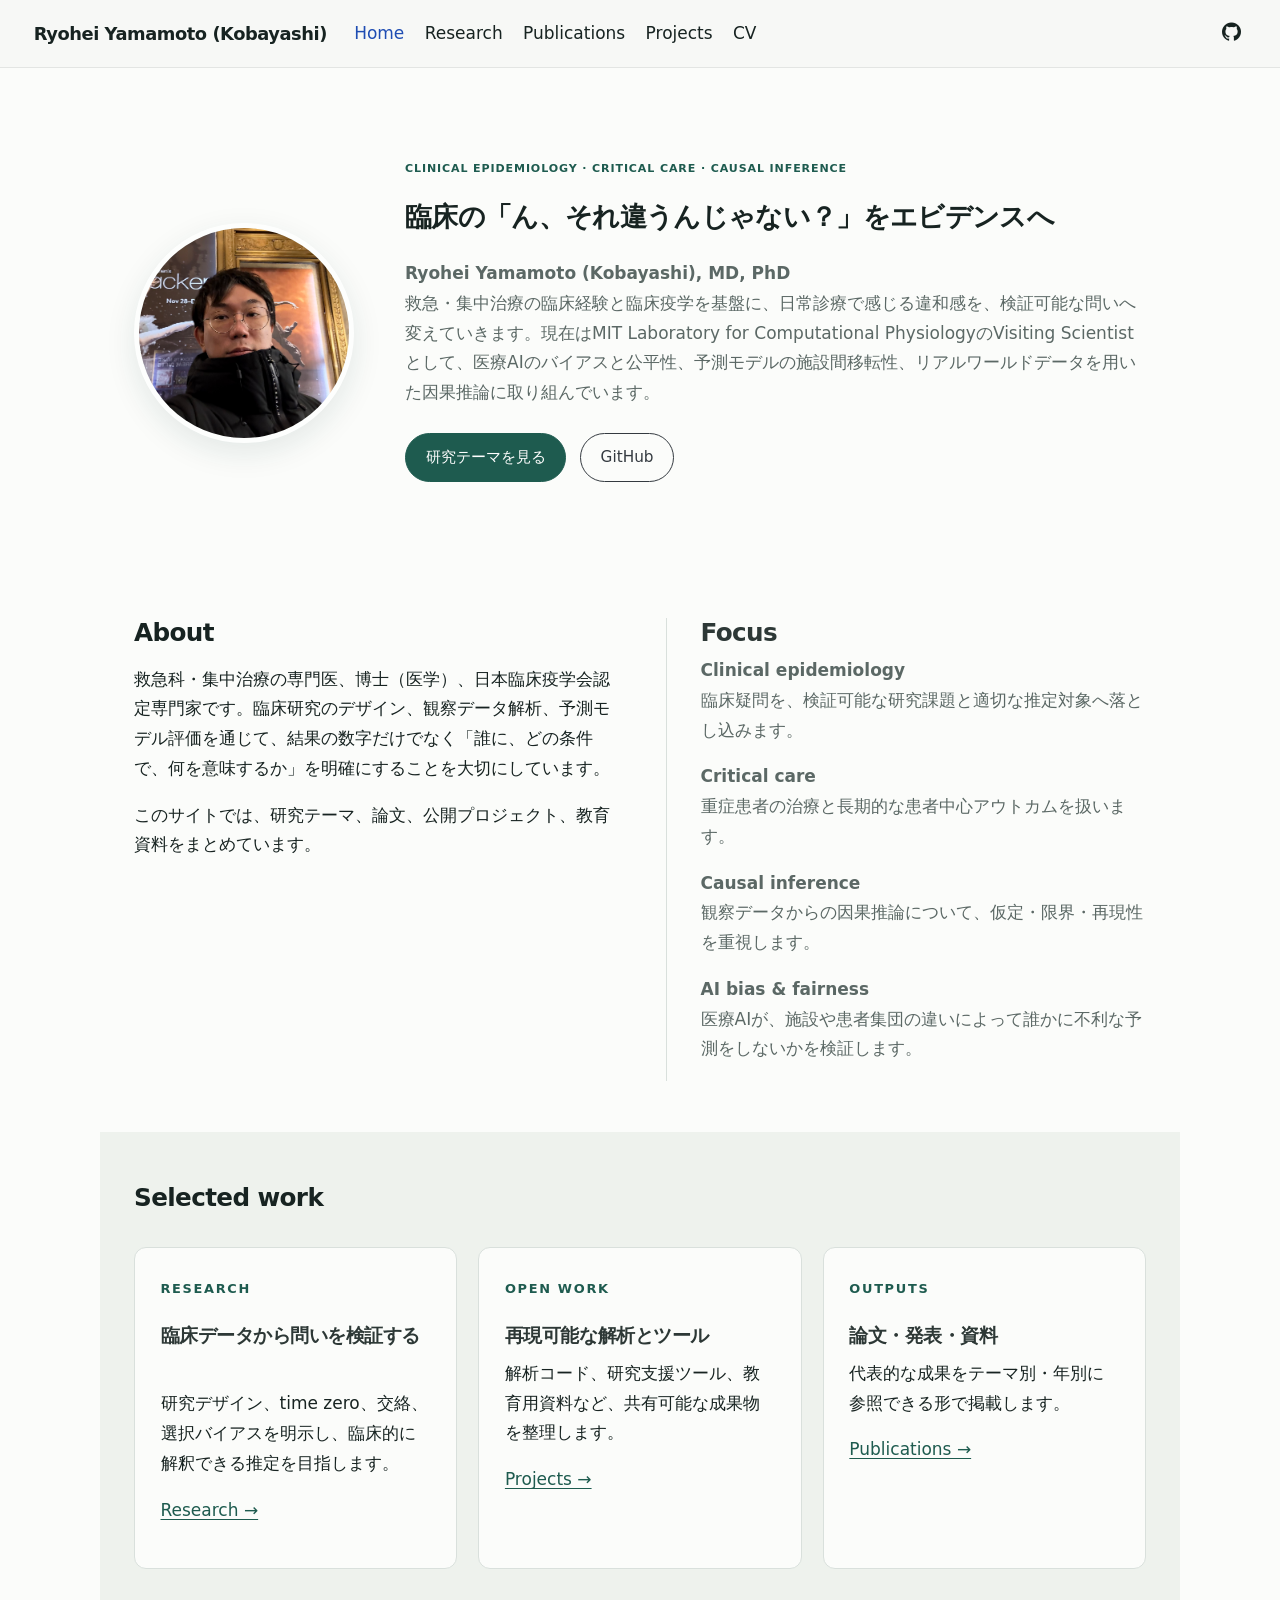
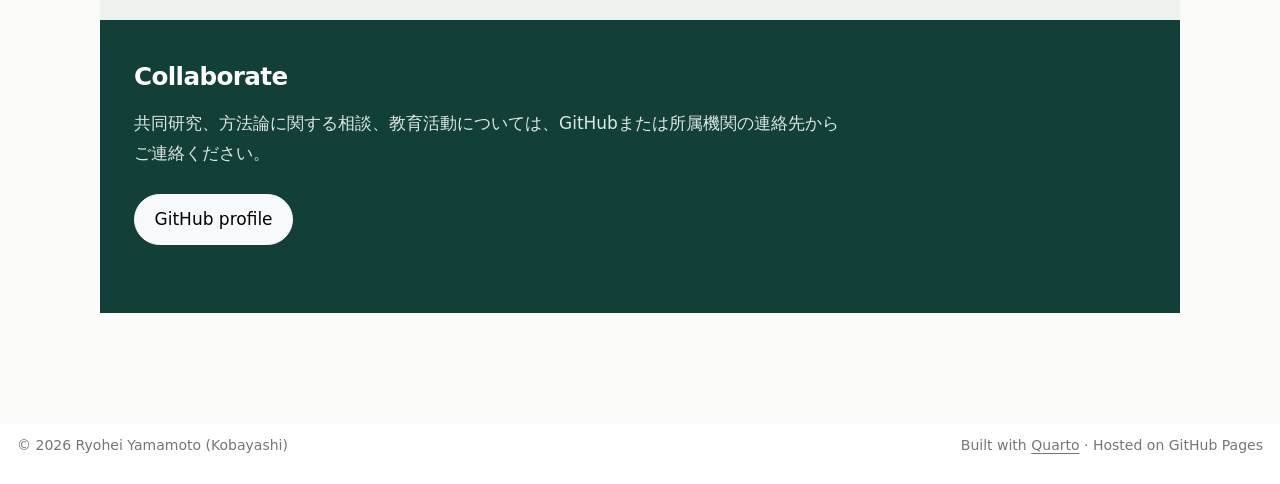
==== commit 6351df11: "Rebalance homepage spacing and reduce headline size" ====
--- a/docs/index.html
+++ b/docs/index.html
@@ -55,7 +55,7 @@
 <style>html{ scroll-behavior: smooth; }</style>
 
 
-<link rel="stylesheet" href="styles-v3.css">
+<link rel="stylesheet" href="styles-v4.css">
 <meta property="og:title" content="Ryohei Yamamoto (Kobayashi) | Clinical Epidemiology">
 <meta property="og:description" content="Clinical epidemiology, critical care, and causal inference">
 <meta property="og:image" content="https://ryohei-hey.github.io/assets/profile.jpeg">
--- a/docs/styles-v4.css
+++ b/docs/styles-v4.css
@@ -0,0 +1,208 @@
+:root {
+  --ink: #172321;
+  --muted: #5b6865;
+  --paper: #fbfcfa;
+  --soft: #eef2ed;
+  --green: #1e5b4f;
+  --green-dark: #123f37;
+  --line: #d9e0dc;
+}
+
+body {
+  color: var(--ink);
+  background: var(--paper);
+  font-family: "Noto Sans JP", "Yu Gothic", "Hiragino Kaku Gothic ProN", system-ui, sans-serif;
+  line-height: 1.75;
+}
+
+h1, h2, h3, .navbar-brand {
+  letter-spacing: -0.025em;
+  font-weight: 650;
+}
+
+a { color: var(--green); }
+a:hover { color: var(--green-dark); }
+
+.navbar {
+  border-bottom: 1px solid rgba(23, 35, 33, .09);
+  backdrop-filter: blur(12px);
+}
+
+.navbar-brand { font-size: 1.05rem; }
+
+.hero {
+  min-height: 0;
+  display: grid;
+  grid-template-columns: 220px minmax(0, 1fr);
+  align-items: center;
+  gap: 3rem;
+  max-width: 1080px;
+  margin: 0 auto;
+  padding: 3.5rem 2rem;
+}
+
+.hero-photo {
+  width: min(220px, 100%);
+  aspect-ratio: 1;
+  border-radius: 50%;
+  overflow: hidden;
+  box-shadow: 0 10px 30px rgba(18, 63, 55, .10);
+  border: 5px solid rgba(255, 255, 255, .9);
+  background: var(--soft);
+}
+
+.hero-photo p {
+  margin: 0;
+  width: 100%;
+  height: 100%;
+}
+
+.profile-photo {
+  display: block;
+  width: 100%;
+  height: 100%;
+  aspect-ratio: 1;
+  object-fit: cover;
+  object-position: 50% 66%;
+}
+
+.hero-copy h1 {
+  max-width: 850px;
+  font-size: clamp(1.4rem, 2.1vw, 1.85rem);
+  line-height: 1.6;
+  margin: .5rem 0 1.25rem;
+  text-wrap: balance;
+}
+
+.hero-copy p:not(.eyebrow) {
+  max-width: 760px;
+  color: var(--muted);
+  font-size: 1rem;
+}
+
+.eyebrow, .card-kicker {
+  color: var(--green);
+  font-size: .76rem;
+  font-weight: 750;
+  letter-spacing: .13em;
+}
+
+.btn { margin: .5rem .5rem .5rem 0; border-radius: 999px; padding: .7rem 1.15rem; }
+.btn-primary { background: var(--green); border-color: var(--green); }
+.btn-primary:hover { background: var(--green-dark); border-color: var(--green-dark); }
+
+.home-grid {
+  max-width: 1080px;
+  margin: 0 auto;
+  padding: 3rem 2rem;
+  display: grid;
+  grid-template-columns: minmax(0, 1fr) minmax(0, 1fr);
+  gap: 3rem;
+}
+
+.home-grid h2, .home-grid h3, .section-band h2, .contact-strip h2 { font-size: 1.45rem; margin-top: 0; border: 0; padding-bottom: 0; }
+.principles { border-left: 1px solid var(--line); padding-left: 2rem; }
+.principles p { color: var(--muted); }
+
+.section-band {
+  background: var(--soft);
+  padding: 3rem 2rem;
+  max-width: 1080px;
+  margin: 0 auto;
+}
+
+.cards, .project-grid {
+  display: grid;
+  grid-template-columns: repeat(3, minmax(0, 1fr));
+  gap: 1.25rem;
+  margin-top: 2rem;
+}
+
+.work-card, .project-card {
+  background: var(--paper);
+  border: 1px solid var(--line);
+  border-radius: 12px;
+  padding: 1.5rem;
+  transition: transform .2s ease, box-shadow .2s ease;
+}
+
+.work-card:hover, .project-card:hover {
+  transform: translateY(-4px);
+  box-shadow: 0 16px 40px rgba(18, 63, 55, .09);
+}
+
+.contact-strip {
+  color: white;
+  background: var(--green-dark);
+  padding: 2.5rem 2rem;
+  max-width: 1080px;
+  margin: 0 auto;
+}
+
+.contact-strip p { max-width: 720px; color: #dce8e4; }
+
+main.content {
+  max-width: 900px;
+  padding-top: 4rem;
+  padding-bottom: 6rem;
+}
+
+.page-layout-full main.content {
+  width: 100%;
+  max-width: none;
+  padding-left: 0;
+  padding-right: 0;
+  padding-top: 0;
+  padding-bottom: 2rem;
+}
+
+.hero-copy, .home-intro, .principles { min-width: 0; }
+.work-card h3, .project-card h3 { font-size: 1.12rem; line-height: 1.6; margin-top: .75rem; }
+.hero-copy .btn { font-size: .9rem; }
+.hero-copy .eyebrow { font-size: .65rem; letter-spacing: .08em; }
+
+.page-layout-full #title-block-header {
+  display: none;
+}
+
+main.content > h2 { margin-top: 3.5rem; }
+
+.publication-placeholder {
+  border-left: 4px solid var(--green);
+  background: var(--soft);
+  padding: 1.25rem 1.5rem;
+  margin: 1.5rem 0 2rem;
+}
+
+.publication-placeholder span { color: var(--muted); font-size: .9rem; }
+
+.research-meta {
+  display: inline-block;
+  margin-top: .5rem;
+  color: var(--muted);
+  font-size: .9rem;
+  font-weight: 600;
+}
+
+@media (max-width: 800px) {
+  .hero { grid-template-columns: 160px minmax(0, 1fr); gap: 1.5rem; }
+  .hero-photo { width: 160px; }
+  .home-grid, .cards, .project-grid { grid-template-columns: 1fr; gap: 2rem; }
+  .principles { border-left: 0; border-top: 1px solid var(--line); padding: 2rem 0 0; }
+}
+
+@media (max-width: 600px) {
+  .hero { grid-template-columns: 1fr; padding: 2rem 1.25rem; gap: 1.25rem; }
+  .hero-photo { width: 120px; }
+  .hero-copy h1 { font-size: 1.4rem; }
+  .home-grid, .section-band, .contact-strip { padding: 2rem 1.25rem; }
+  .cards { gap: 1rem; margin-top: 1.25rem; }
+  .work-card { padding: 1.25rem; }
+  .navbar-brand { font-size: .85rem; }
+}
+
+@media (prefers-reduced-motion: reduce) {
+  html { scroll-behavior: auto; }
+  .work-card, .project-card { transition: none; }
+}
+
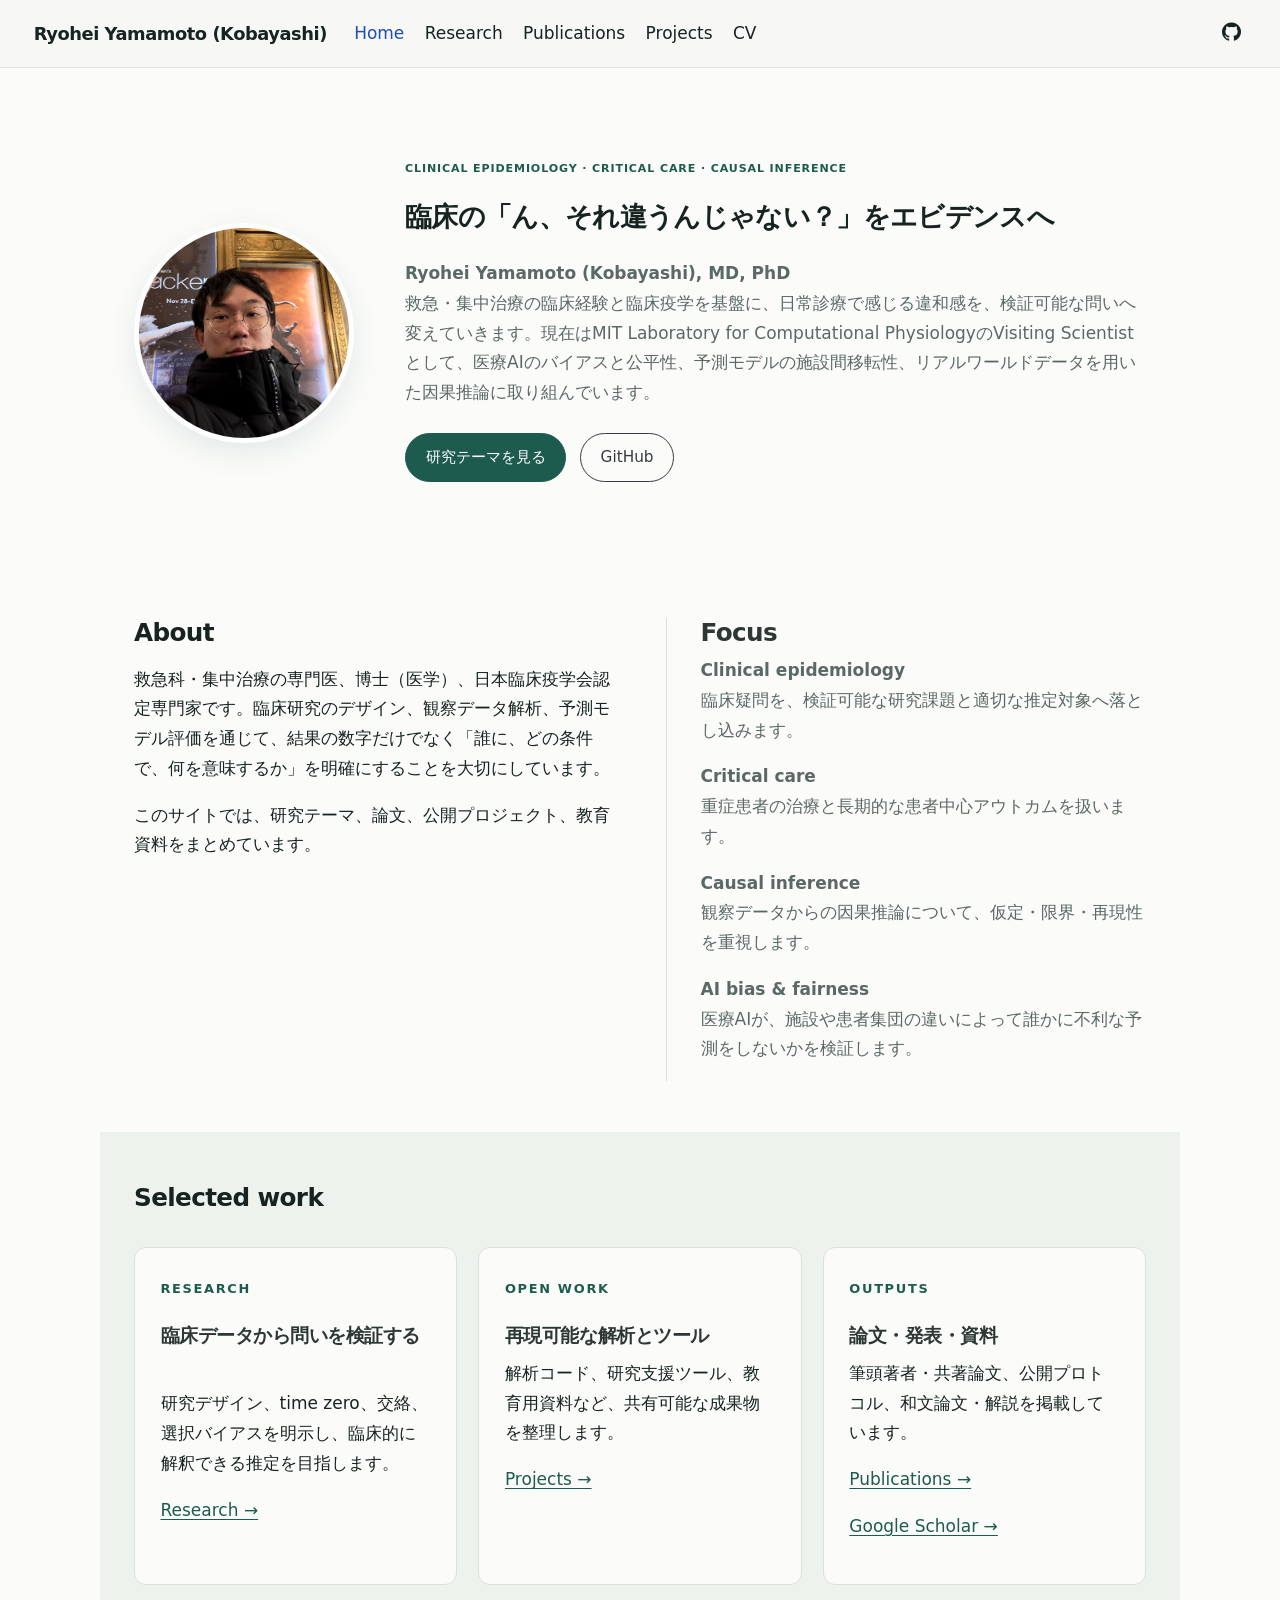
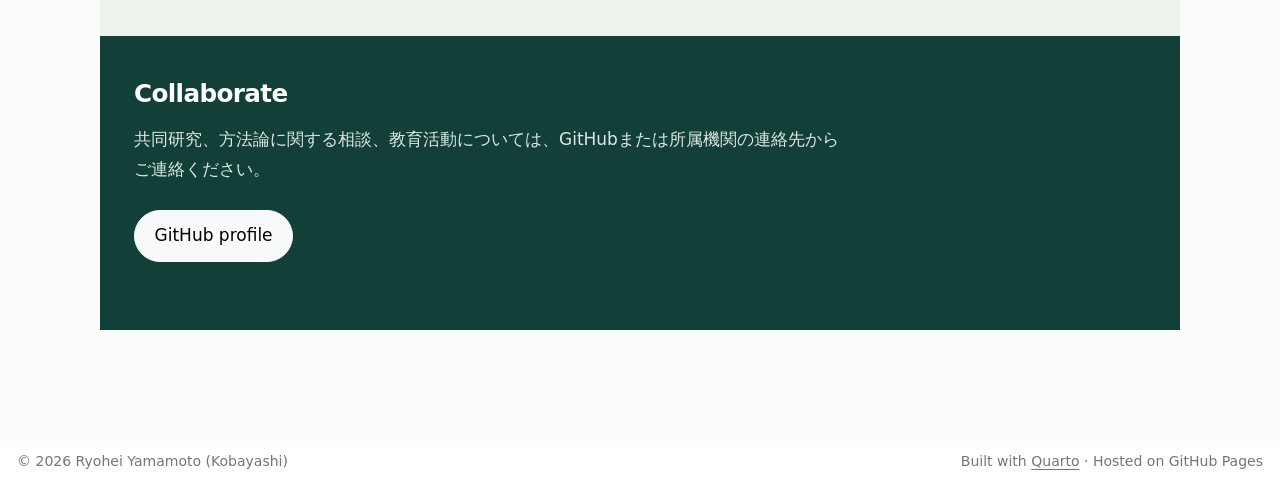
==== commit 384914a2: "Expand selected publications with Google Scholar records" ====
--- a/docs/index.html
+++ b/docs/index.html
@@ -206,8 +206,9 @@
 <p><span class="card-kicker">OUTPUTS</span></p>
 <section id="論文発表資料" class="level3">
 <h3 class="anchored" data-anchor-id="論文発表資料">論文・発表・資料</h3>
-<p>代表的な成果をテーマ別・年別に参照できる形で掲載します。</p>
+<p>筆頭著者・共著論文、公開プロトコル、和文論文・解説を掲載しています。</p>
 <p><a href="./publications.html">Publications →</a></p>
+<p><a href="https://scholar.google.com/citations?hl=en&amp;user=1n3Y7mQAAAAJ&amp;view_op=list_works&amp;sortby=pubdate">Google Scholar →</a></p>
 </section>
 </div>
 </div>
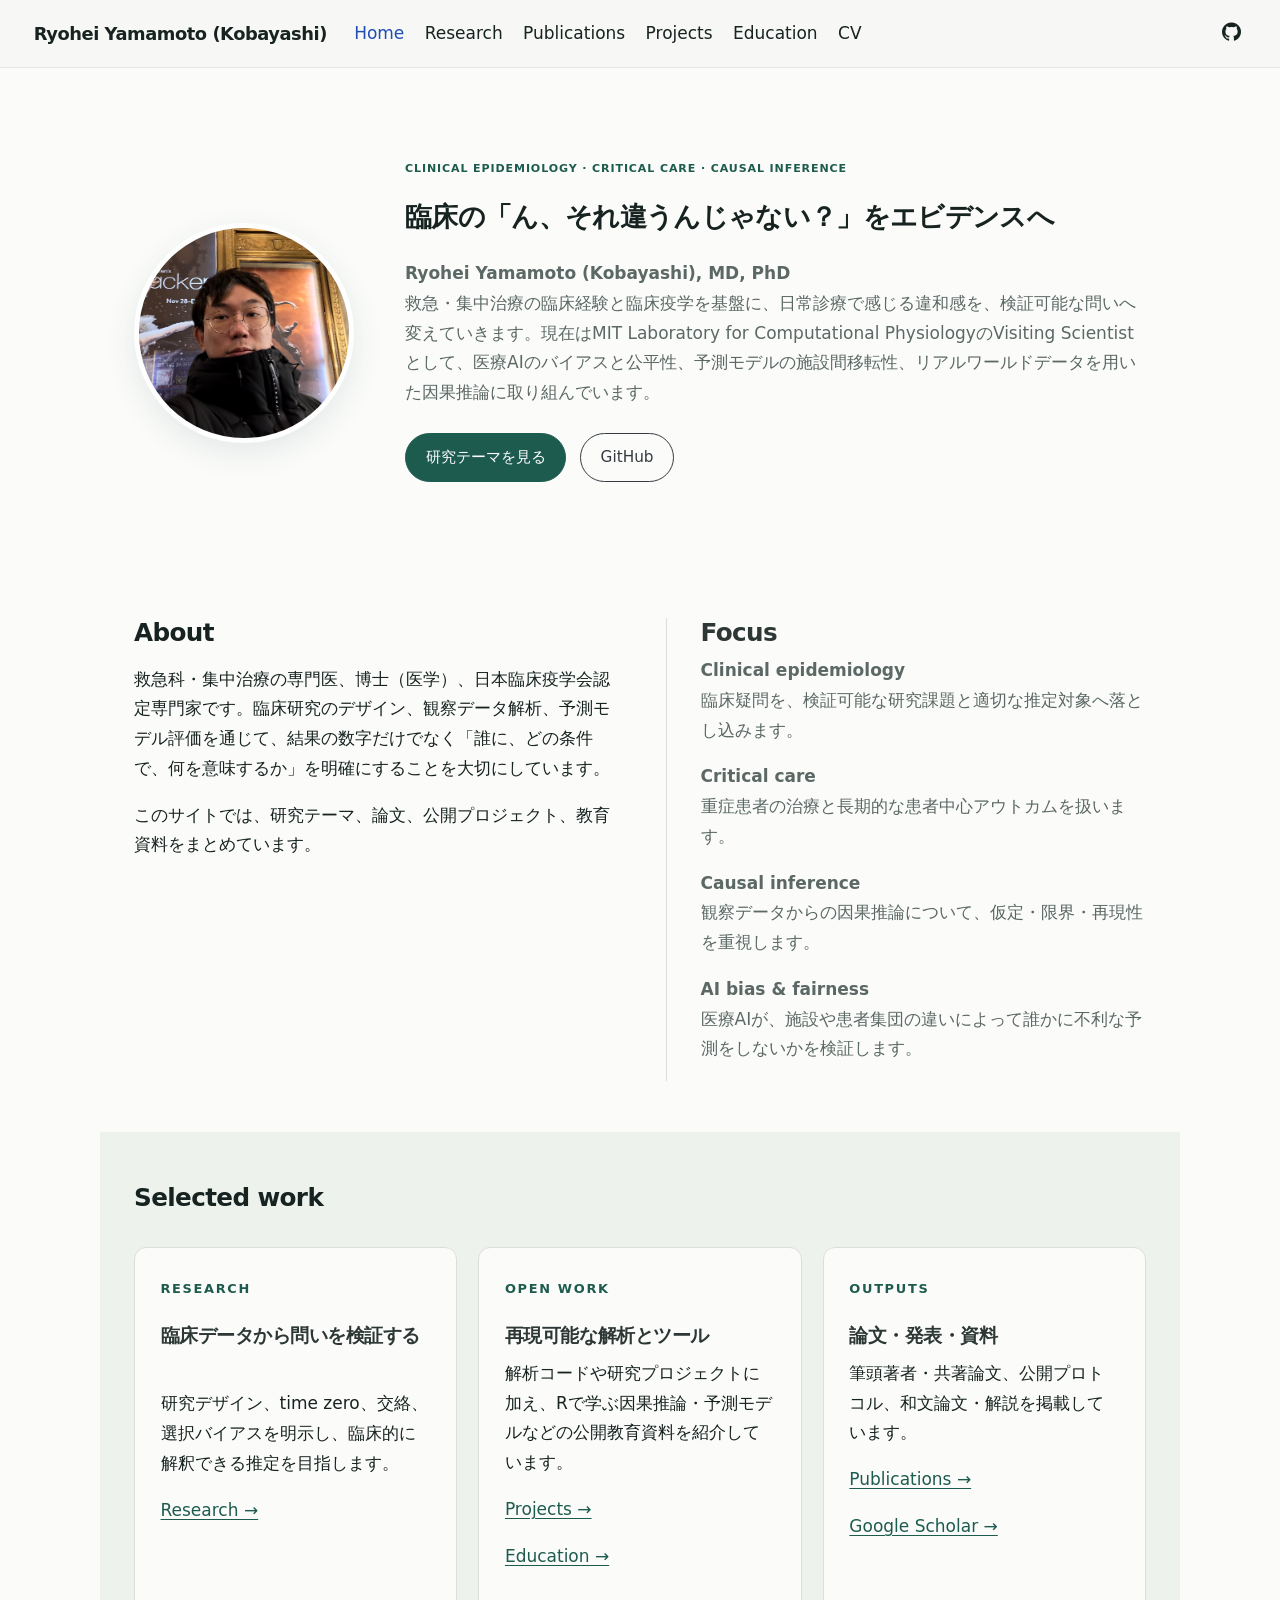
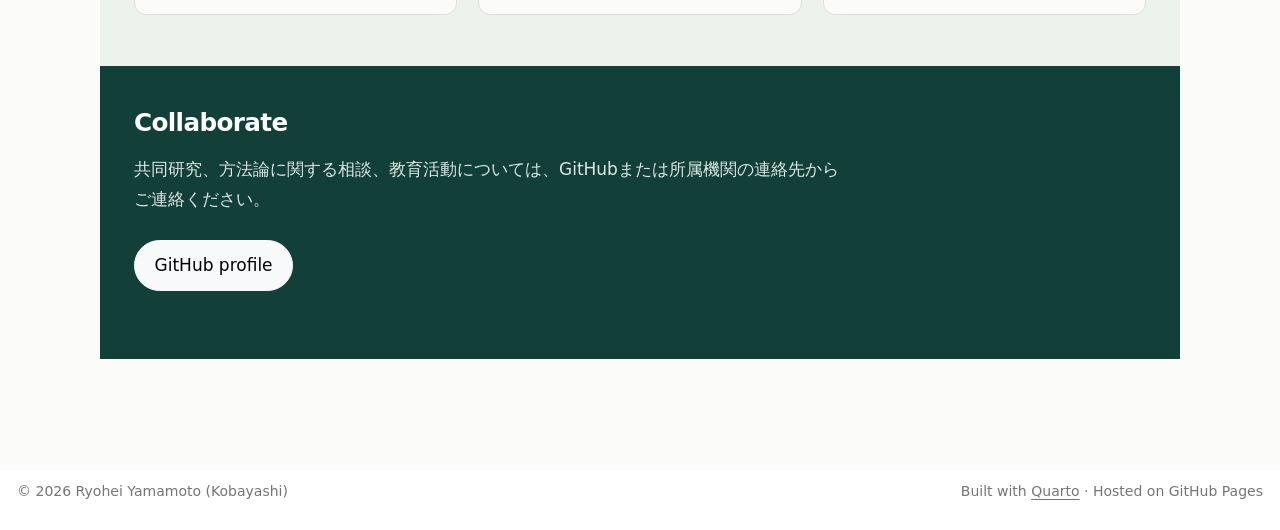
==== commit 1a59844f: "Add selected RPubs educational resources" ====
--- a/docs/index.html
+++ b/docs/index.html
@@ -97,6 +97,10 @@
 <span class="menu-text">Projects</span></a>
   </li>  
   <li class="nav-item">
+    <a class="nav-link" href="./education.html"> 
+<span class="menu-text">Education</span></a>
+  </li>  
+  <li class="nav-item">
     <a class="nav-link" href="./cv.html"> 
 <span class="menu-text">CV</span></a>
   </li>  
@@ -198,8 +202,9 @@
 <p><span class="card-kicker">OPEN WORK</span></p>
 <section id="再現可能な解析とツール" class="level3">
 <h3 class="anchored" data-anchor-id="再現可能な解析とツール">再現可能な解析とツール</h3>
-<p>解析コード、研究支援ツール、教育用資料など、共有可能な成果物を整理します。</p>
+<p>解析コードや研究プロジェクトに加え、Rで学ぶ因果推論・予測モデルなどの公開教育資料を紹介しています。</p>
 <p><a href="./projects.html">Projects →</a></p>
+<p><a href="./education.html">Education →</a></p>
 </section>
 </div>
 <div class="work-card">
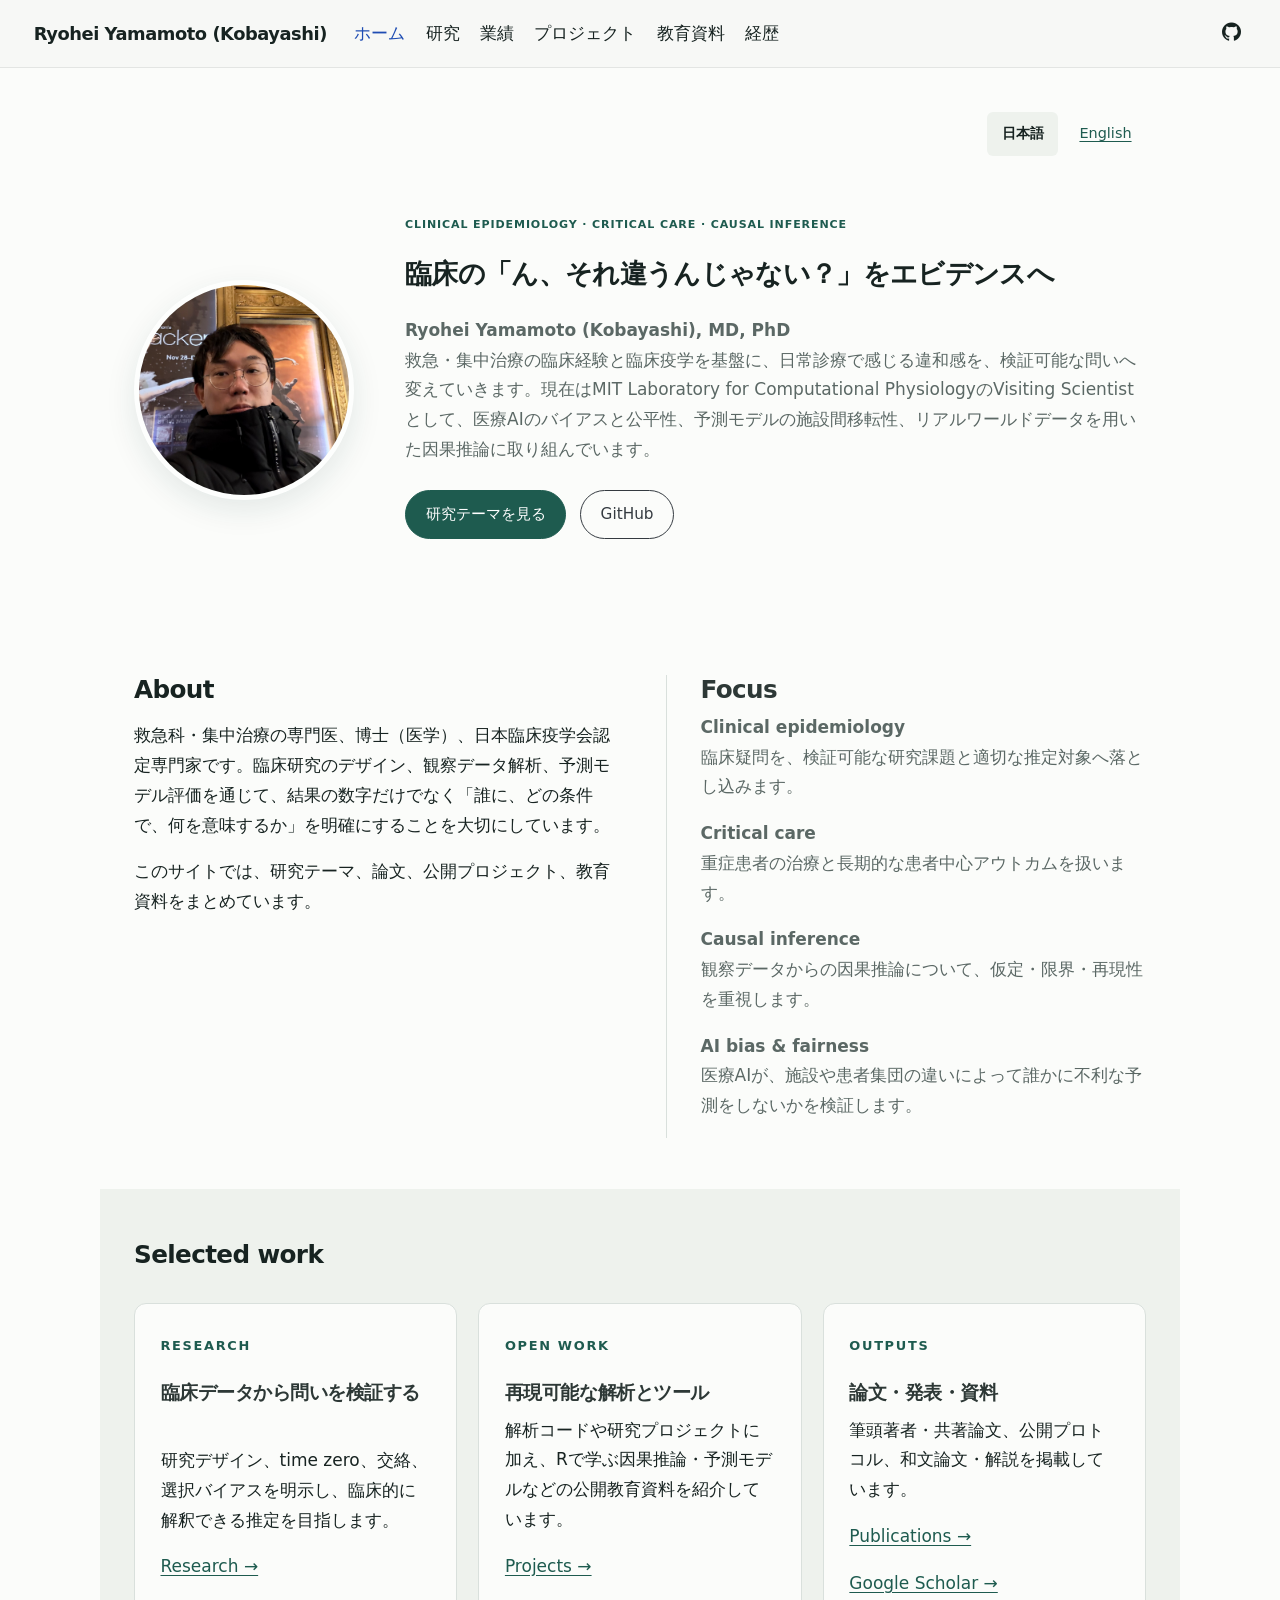
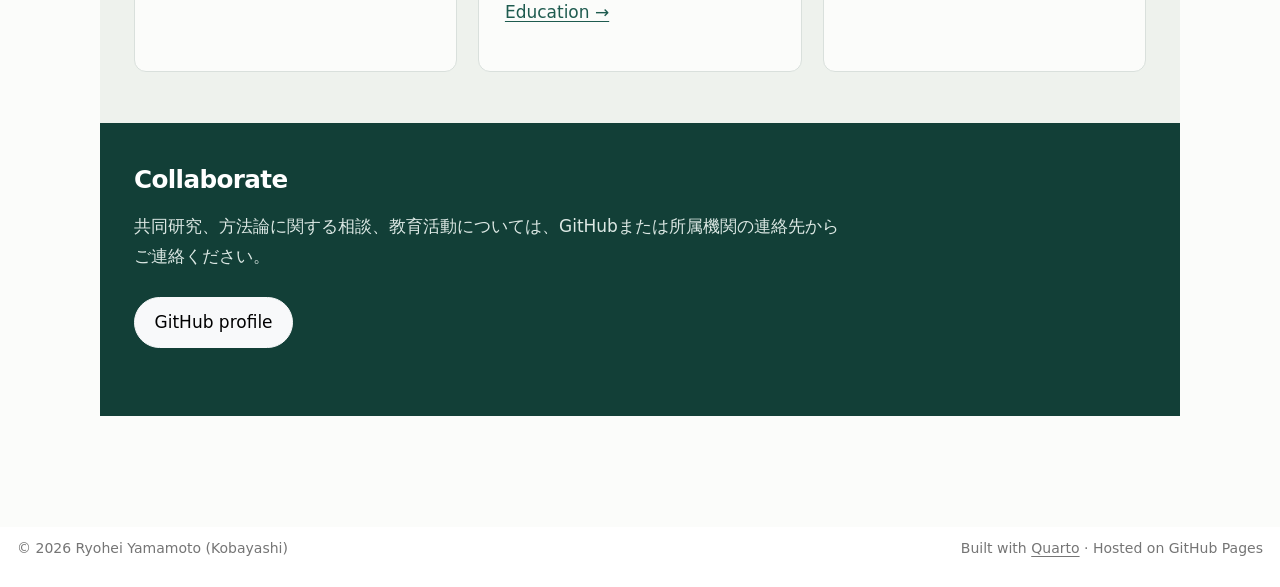
==== commit 8b2299a4: "Add English pages and paired Japanese English language switching" ====
--- a/docs/index.html
+++ b/docs/index.html
@@ -56,6 +56,7 @@
 
 
 <link rel="stylesheet" href="styles-v4.css">
+<link rel="stylesheet" href="language.css">
 <meta property="og:title" content="Ryohei Yamamoto (Kobayashi) | Clinical Epidemiology">
 <meta property="og:description" content="Clinical epidemiology, critical care, and causal inference">
 <meta property="og:image" content="https://ryohei-hey.github.io/assets/profile.jpeg">
@@ -150,6 +151,9 @@
 </header>
 
 
+<nav class="language-switch" aria-label="言語切替">
+<span lang="ja" aria-current="page">日本語</span><a href="en/index.html" lang="en" hreflang="en">English</a>
+</nav>
 <div class="hero">
 <div class="hero-photo">
 <div class="quarto-figure quarto-figure-center">
@@ -227,6 +231,7 @@
 
 
 </main> <!-- /main -->
+<script src="./language.js"></script>
 <script id="quarto-html-after-body" type="application/javascript">
   window.document.addEventListener("DOMContentLoaded", function (event) {
     const icon = "";
--- a/docs/language.css
+++ b/docs/language.css
@@ -0,0 +1,26 @@
+.language-switch {
+  display: flex;
+  justify-content: flex-end;
+  align-items: center;
+  gap: .4rem;
+  margin: 0 0 1.25rem;
+  font-size: .85rem;
+}
+.language-switch a, .language-switch span {
+  display: inline-flex;
+  align-items: center;
+  justify-content: center;
+  min-height: 44px;
+  padding: .35rem .85rem;
+  border-radius: 6px;
+}
+.language-switch [aria-current="page"] {
+  background: var(--soft);
+  color: var(--ink);
+  font-weight: 650;
+}
+.language-switch a:focus-visible { outline: 2px solid var(--green); outline-offset: 2px; }
+.page-layout-full .language-switch { max-width: 1080px; margin: .75rem auto 0; padding: 0 2rem; }
+@media (max-width: 600px) {
+  .page-layout-full .language-switch { padding: 0 1.25rem; }
+}
